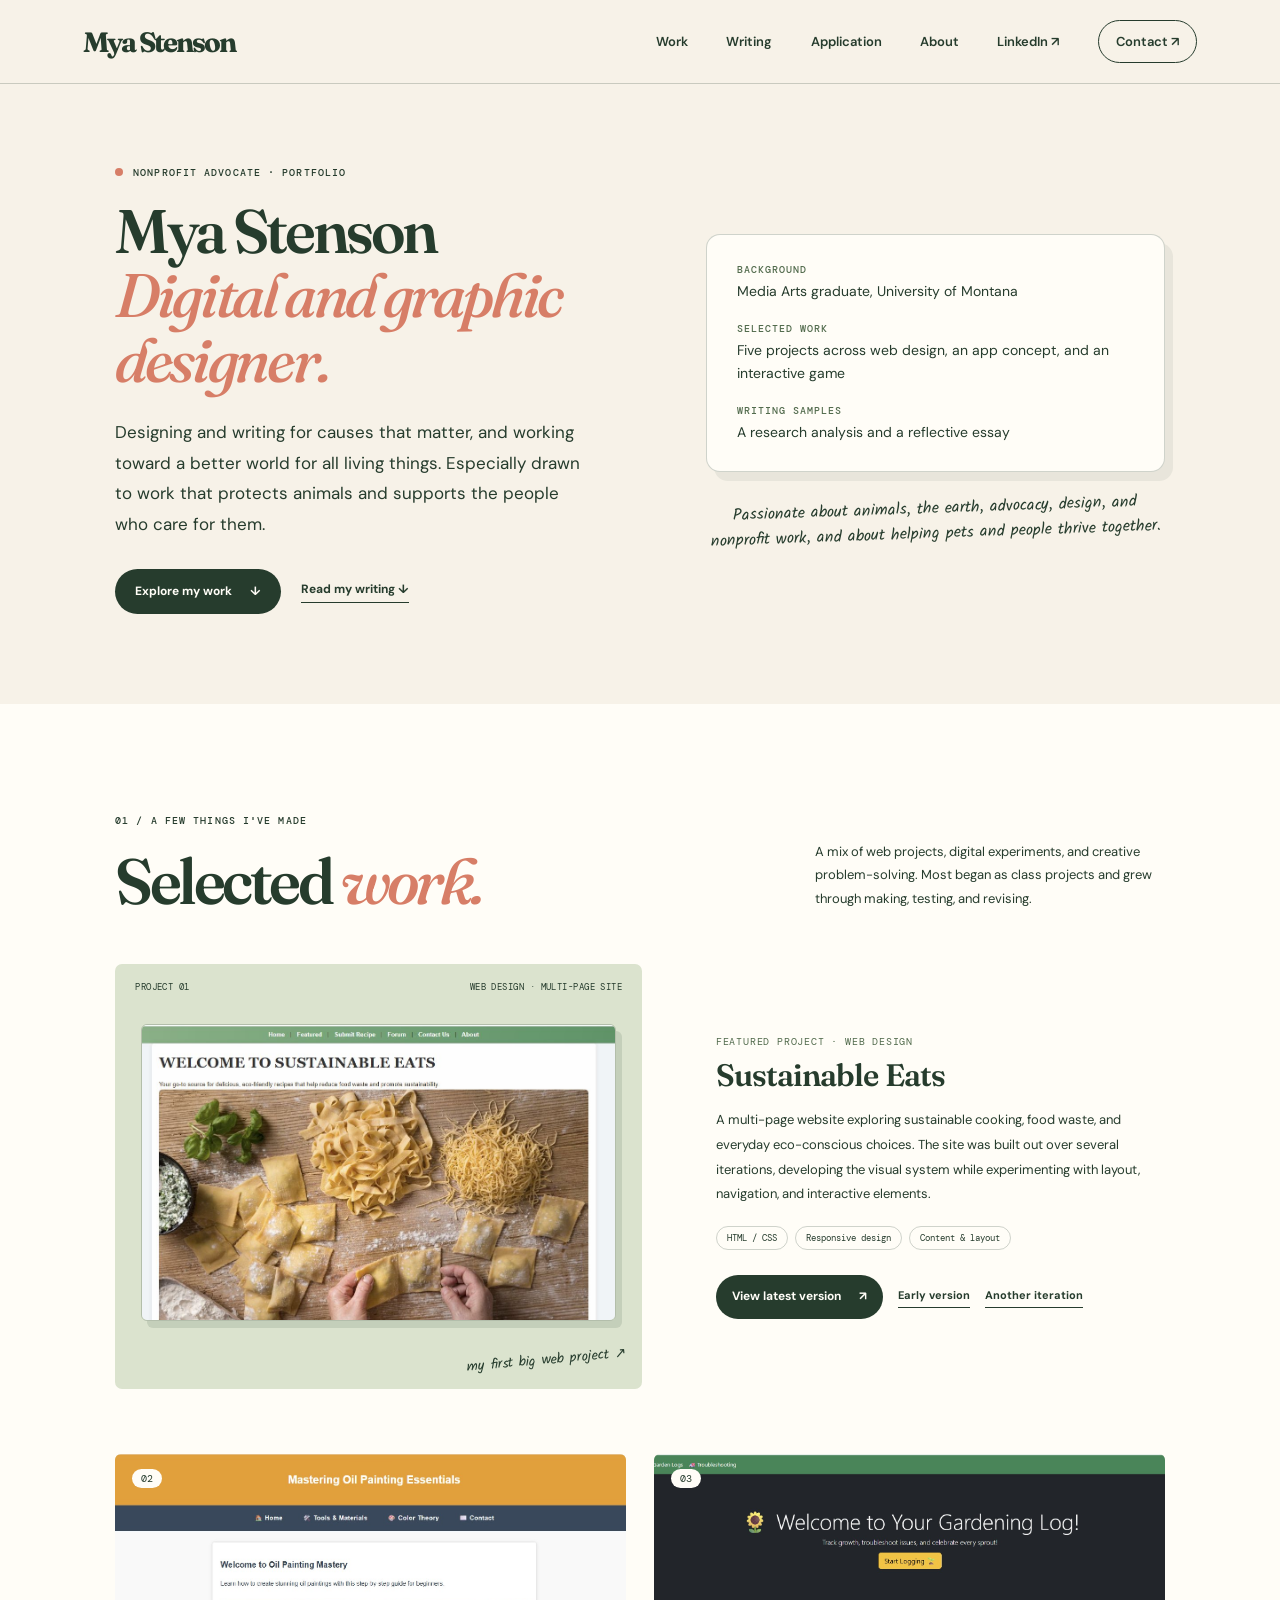
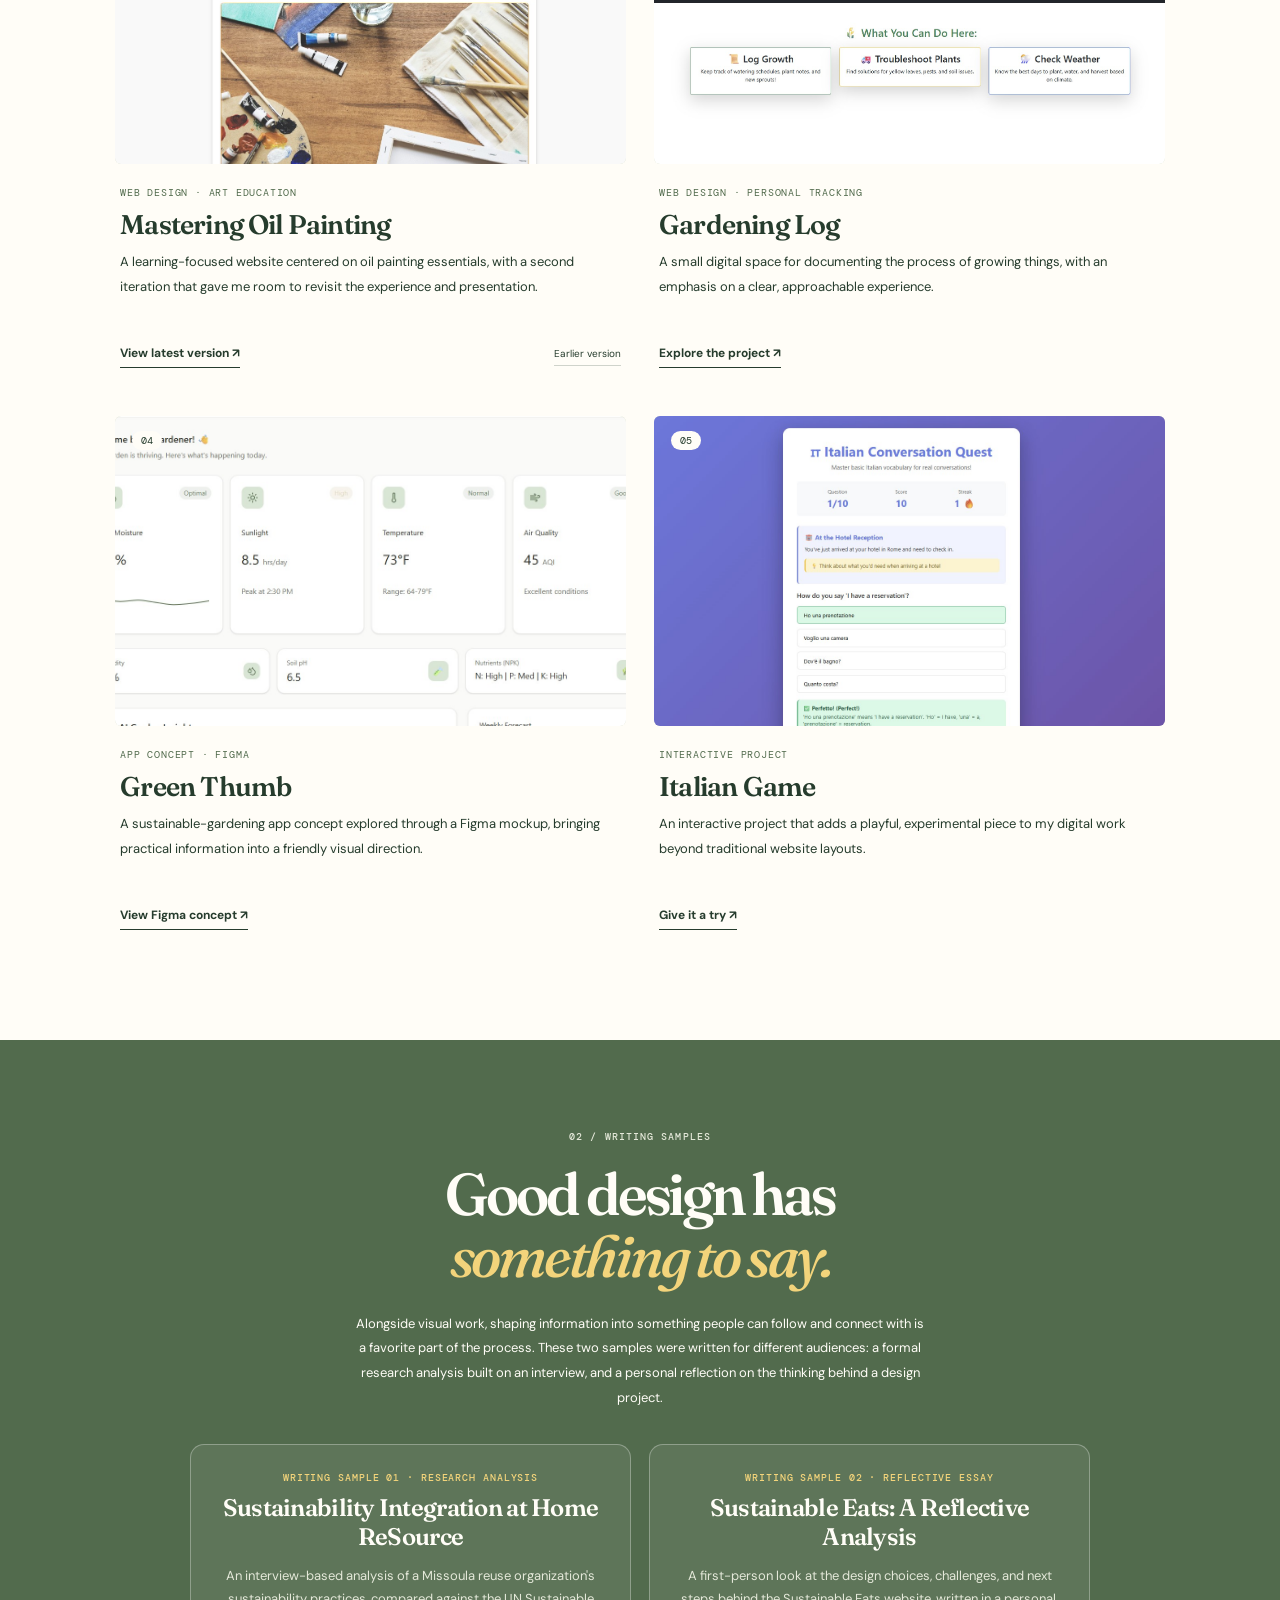
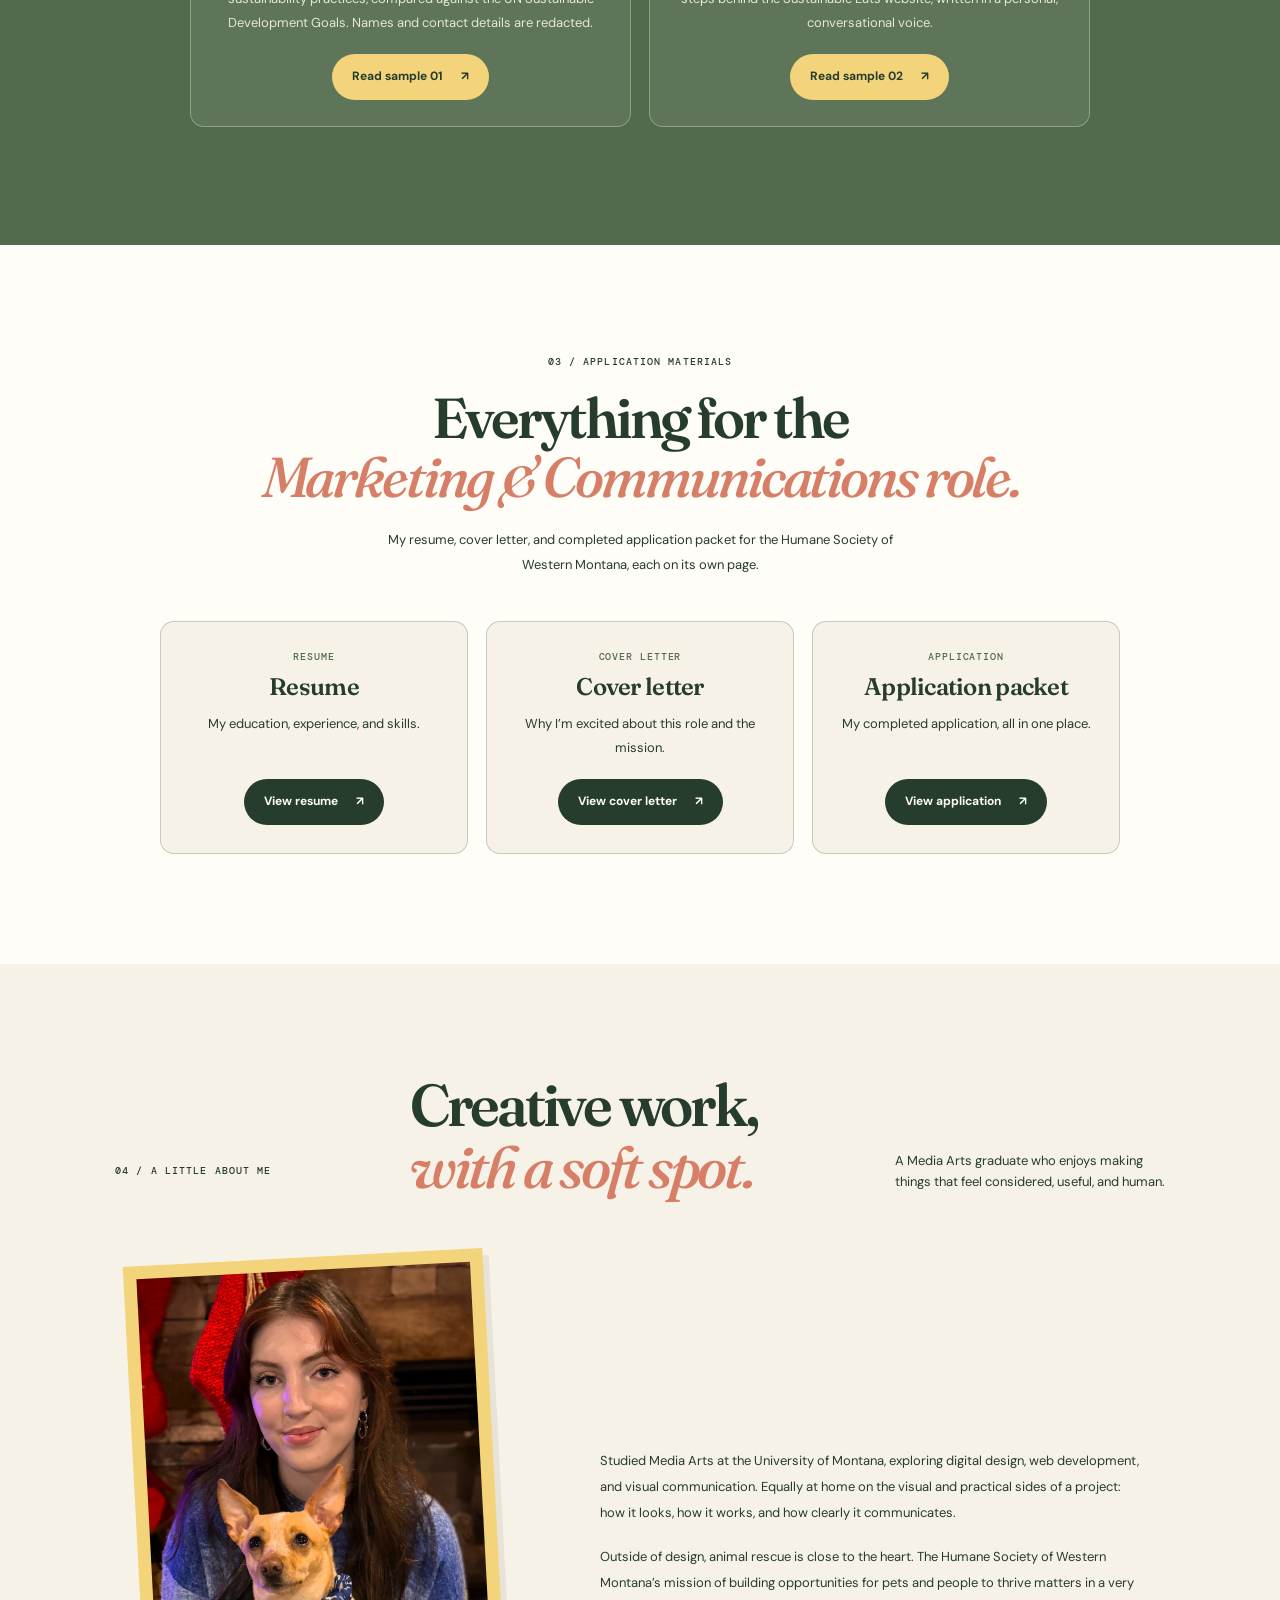
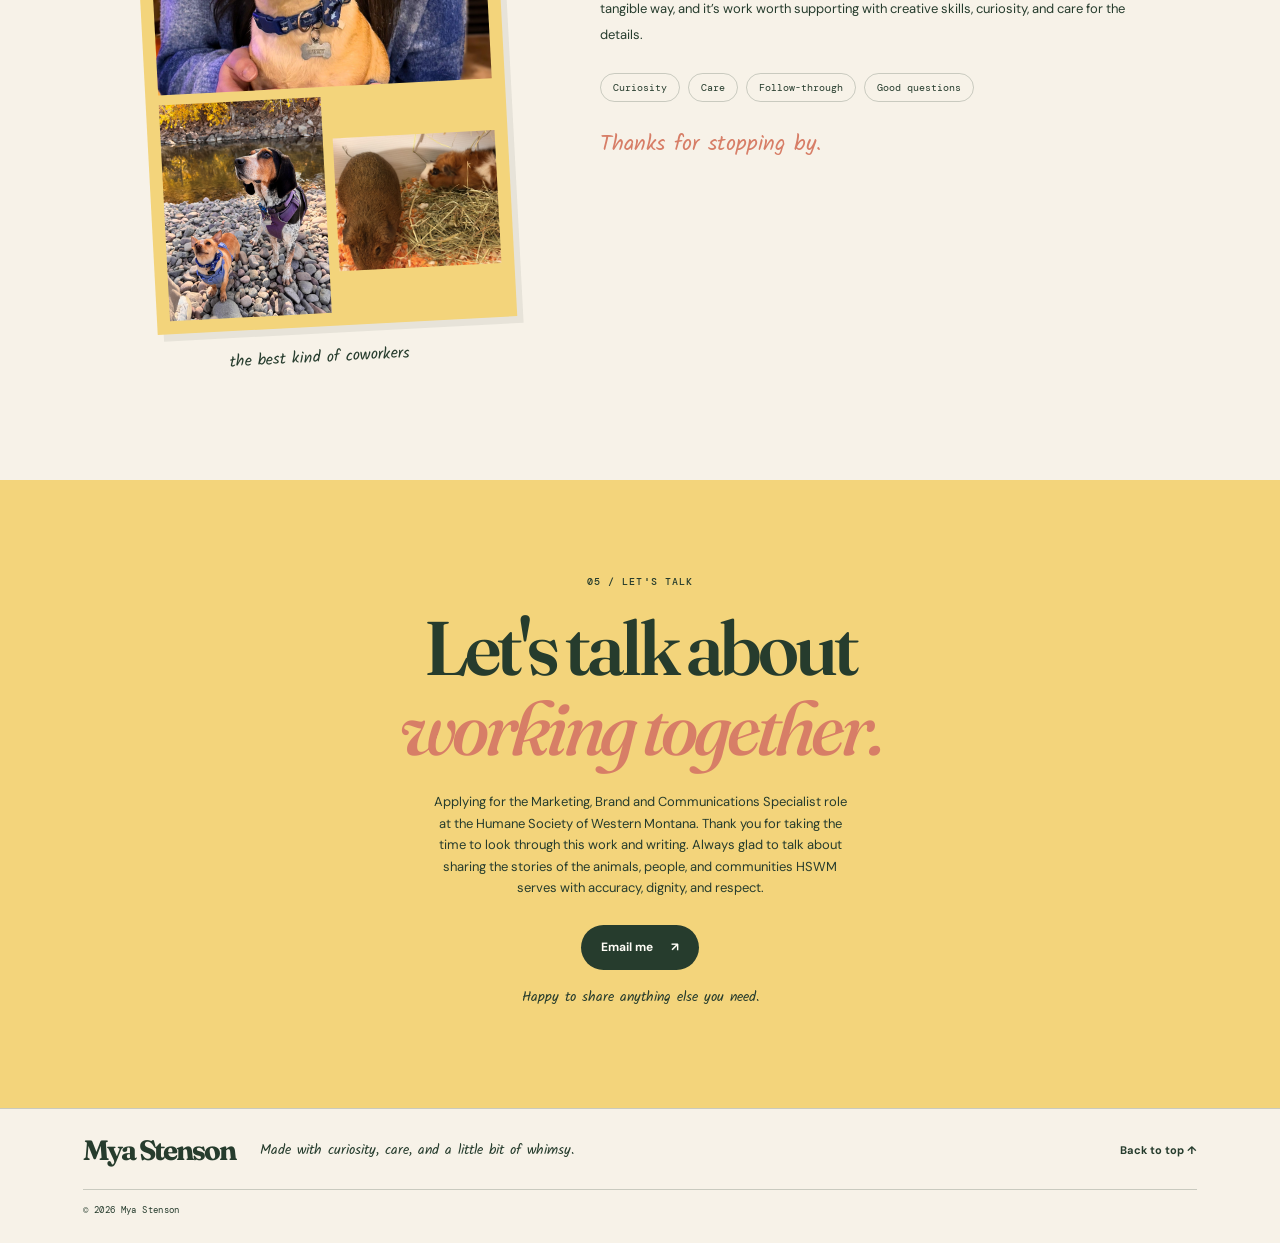
==== index.html @ a257d146 "Update index.html" ====
<!doctype html>
<html lang="en">
<head>
  <meta charset="utf-8">
  <meta name="viewport" content="width=device-width, initial-scale=1">
  <meta name="theme-color" content="#f7f2e8">
  <meta name="description" content="Mya Stenson is a digital and graphic designer and nonprofit advocate working toward a better world for all living things. Portfolio, projects, and writing samples.">
  <title>Mya Stenson — Digital and Graphic Designer</title>
  <link rel="preconnect" href="https://fonts.googleapis.com">
  <link rel="preconnect" href="https://fonts.gstatic.com" crossorigin>
  <link href="https://fonts.googleapis.com/css2?family=DM+Mono:wght@400;500&family=DM+Sans:wght@400;500;600;700&family=Fraunces:opsz,wght@9..144,500;9..144,600;9..144,700&display=swap" rel="stylesheet">
  <link rel="stylesheet" href="style.css">
  <script src="script.js" defer></script>
</head>
<body>
  <a class="skip-link" href="#main">Skip to content</a>
  <div class="page-shell">
    <header class="site-header">
      <a class="wordmark" href="#top" aria-label="Mya Stenson, home">Mya Stenson</a>
      <button class="menu-toggle" aria-expanded="false" aria-controls="site-nav">Menu <span aria-hidden="true">＋</span></button>
      <nav id="site-nav" class="site-nav" aria-label="Main navigation">
        <a href="#work">Work</a>
        <a href="#writing">Writing</a>
        <a href="#materials">Application</a>
        <a href="#about">About</a>
        <a href="https://www.linkedin.com/in/mya-stenson-64b05a368" target="_blank" rel="noopener noreferrer">LinkedIn <span aria-hidden="true">&#8599;</span></a>
        <a class="nav-contact" href="#contact">Contact <span aria-hidden="true">↗</span></a>
      </nav>
    </header>

    <main id="main">
      <section class="hero" id="top">
        <div class="hero-copy">
          <p class="eyebrow"><span class="eyebrow-dot"></span> Nonprofit advocate · Portfolio</p>
          <h1>Mya Stenson<br><em>Digital and graphic designer.</em></h1>
          <p class="hero-intro">Designing and writing for causes that matter, and working toward a better world for all living things. Especially drawn to work that protects animals and supports the people who care for them.</p>
          <div class="hero-actions">
            <a class="button button-dark" href="#work">Explore my work <span aria-hidden="true">↓</span></a>
            <a class="text-link" href="#writing">Read my writing <span aria-hidden="true">↓</span></a>
          </div>
        </div>
        <aside class="hero-art hero-glance" aria-label="At a glance">
          <div class="glance-card">
            <dl>
              <div><dt>Background</dt><dd>Media Arts graduate, University of Montana</dd></div>
              <div><dt>Selected work</dt><dd>Five projects across web design, an app concept, and an interactive game</dd></div>
              <div><dt>Writing samples</dt><dd>A research analysis and a reflective essay</dd></div>
            </dl>
          </div>
          <p class="art-caption">Passionate about animals, the earth, advocacy, design, and nonprofit work, and about helping pets and people thrive together.</p>
        </aside>
      </section>

      <section class="work-section section-pad" id="work">
        <div class="section-heading">
          <div>
            <p class="eyebrow">01 / A few things I've made</p>
            <h2>Selected <em>work.</em></h2>
          </div>
          <p class="section-aside">A mix of web projects, digital experiments, and creative problem-solving. Most began as class projects and grew through making, testing, and revising.</p>
        </div>

        <article class="featured-project">
          <div class="project-visual sustainable-visual">
            <div class="visual-topline"><span>PROJECT 01</span><span>WEB DESIGN · MULTI-PAGE SITE</span></div>
            <a class="project-shot-link" href="https://mya-papaya.github.io/MART341-WebDesign/WebDesignHomework/Assignment13/index.html" target="_blank" rel="noreferrer" aria-label="View the latest Sustainable Eats site">
              <img class="project-shot" src="images/project-sustainable-eats.jpg" alt="Screenshot of the Sustainable Eats homepage" loading="lazy" width="1440" height="900">
            </a>
            <span class="visual-note">my first big web project ↗</span>
          </div>
          <div class="featured-copy">
            <p class="project-kicker">Featured project · Web design</p>
            <h3>Sustainable Eats</h3>
            <p>A multi-page website exploring sustainable cooking, food waste, and everyday eco-conscious choices. The site was built out over several iterations, developing the visual system while experimenting with layout, navigation, and interactive elements.</p>
            <ul class="tag-list"><li>HTML / CSS</li><li>Responsive design</li><li>Content &amp; layout</li></ul>
            <div class="project-links">
              <a class="button button-dark" href="https://mya-papaya.github.io/MART341-WebDesign/WebDesignHomework/Assignment13/index.html" target="_blank" rel="noreferrer">View latest version <span aria-hidden="true">↗</span></a>
              <a class="text-link" href="https://mya-papaya.github.io/MART341-WebDesign/WebDesignHomework/Assignment10/index.html" target="_blank" rel="noreferrer">Early version</a>
              <a class="text-link" href="https://mya-papaya.github.io/MART341-WebDesign/WebDesignHomework/Assignment11/index.html" target="_blank" rel="noreferrer">Another iteration</a>
            </div>
          </div>
        </article>

        <div class="project-grid">
          <article class="project-card card-art-paint">
            <a class="project-art" href="https://mya-papaya.github.io/MART341-WebDesign/WebDesignHomework/Assignment12/index.html" target="_blank" rel="noreferrer" aria-label="View Mastering Oil Painting website">
              <span class="card-number">02</span><img class="project-shot" src="images/project-oil-painting.jpg" alt="Screenshot of the Mastering Oil Painting homepage" loading="lazy" width="1440" height="900">
            </a>
            <div class="card-copy"><p class="project-kicker">Web design · Art education</p><h3>Mastering Oil Painting</h3><p>A learning-focused website centered on oil painting essentials, with a second iteration that gave me room to revisit the experience and presentation.</p><div class="card-bottom"><a class="text-link" href="https://mya-papaya.github.io/MART341-WebDesign/WebDesignHomework/Assignment12/index.html" target="_blank" rel="noreferrer">View latest version ↗</a><a class="small-link" href="https://mya-papaya.github.io/MART341-WebDesign/WebDesignHomework/Assignment9/index.html" target="_blank" rel="noreferrer">Earlier version</a></div></div>
          </article>

          <article class="project-card card-art-garden">
            <a class="project-art" href="https://mya-papaya.github.io/MART341-WebDesign/WebDesignHomework/Assignment14/index.html" target="_blank" rel="noreferrer" aria-label="View Gardening Log website">
              <span class="card-number">03</span><img class="project-shot" src="images/project-gardening-log.jpg" alt="Screenshot of the Gardening Log homepage" loading="lazy" width="1440" height="900">
            </a>
            <div class="card-copy"><p class="project-kicker">Web design · Personal tracking</p><h3>Gardening Log</h3><p>A small digital space for documenting the process of growing things, with an emphasis on a clear, approachable experience.</p><div class="card-bottom"><a class="text-link" href="https://mya-papaya.github.io/MART341-WebDesign/WebDesignHomework/Assignment14/index.html" target="_blank" rel="noreferrer">Explore the project ↗</a></div></div>
          </article>

          <article class="project-card card-art-app">
            <a class="project-art" href="https://www.figma.com/make/9D0hi46dOVbBiCHYetadUx/Sustainable-Gardening-App-Design?p=f" target="_blank" rel="noreferrer" aria-label="View Green Thumb Figma mockup">
              <span class="card-number">04</span><img class="project-shot" src="images/project-green-thumb.jpg" alt="Screenshot of the Green Thumb app concept in Figma" loading="lazy" width="1440" height="900">
            </a>
            <div class="card-copy"><p class="project-kicker">App concept · Figma</p><h3>Green Thumb</h3><p>A sustainable-gardening app concept explored through a Figma mockup, bringing practical information into a friendly visual direction.</p><div class="card-bottom"><a class="text-link" href="https://www.figma.com/make/9D0hi46dOVbBiCHYetadUx/Sustainable-Gardening-App-Design?p=f" target="_blank" rel="noreferrer">View Figma concept ↗</a></div></div>
          </article>

          <article class="project-card card-art-game">
            <a class="project-art" href="https://mya-papaya.github.io/MART391/game.html" target="_blank" rel="noreferrer" aria-label="Play Italian Game">
              <span class="card-number">05</span><img class="project-shot" src="images/project-italian-game.jpg" alt="Screenshot of the Italian Conversation Quest game" loading="lazy" width="1440" height="900">
            </a>
            <div class="card-copy"><p class="project-kicker">Interactive project</p><h3>Italian Game</h3><p>An interactive project that adds a playful, experimental piece to my digital work beyond traditional website layouts.</p><div class="card-bottom"><a class="text-link" href="https://mya-papaya.github.io/MART391/game.html" target="_blank" rel="noreferrer">Give it a try ↗</a></div></div>
          </article>
        </div>
      </section>

      <section class="writing-section section-pad" id="writing">
        <div class="writing-copy">
          <p class="eyebrow">02 / Writing samples</p>
          <h2>Good design has<br><em>something to say.</em></h2>
          <p>Alongside visual work, shaping information into something people can follow and connect with is a favorite part of the process. These two samples were written for different audiences: a formal research analysis built on an interview, and a personal reflection on the thinking behind a design project.</p>
          <ul class="sample-list">
            <li class="sample-card">
              <span class="sample-kicker">Writing sample 01 · Research analysis</span>
              <h3>Sustainability Integration at Home ReSource</h3>
              <p>An interview-based analysis of a Missoula reuse organization's sustainability practices, compared against the UN Sustainable Development Goals. Names and contact details are redacted.</p>
              <a class="button button-light" href="assets/writing-sample-01-home-resource.pdf" target="_blank" rel="noreferrer">Read sample 01 <span aria-hidden="true">↗</span></a>
            </li>
            <li class="sample-card">
              <span class="sample-kicker">Writing sample 02 · Reflective essay</span>
              <h3>Sustainable Eats: A Reflective Analysis</h3>
              <p>A first-person look at the design choices, challenges, and next steps behind the Sustainable Eats website, written in a personal, conversational voice.</p>
              <a class="button button-light" href="assets/writing-sample-02-sustainable-eats.pdf" target="_blank" rel="noreferrer">Read sample 02 <span aria-hidden="true">↗</span></a>
            </li>
          </ul>
        </div>
      </section>

      <section class="materials-section section-pad" id="materials">
        <p class="eyebrow">03 / Application materials</p>
        <h2>Everything for the<br><em>Marketing &amp; Communications role.</em></h2>
        <p class="materials-intro">My resume, cover letter, and completed application packet for the Humane Society of Western Montana, each on its own page.</p>
        <ul class="materials-list">
          <li class="material-card">
            <span class="material-kicker">Resume</span>
            <h3>Resume</h3>
            <p>My education, experience, and skills.</p>
            <a class="button button-dark" href="resume.html">View resume <span aria-hidden="true">&#8599;</span></a>
          </li>
          <li class="material-card">
            <span class="material-kicker">Cover letter</span>
            <h3>Cover letter</h3>
            <p>Why I&rsquo;m excited about this role and the mission.</p>
            <a class="button button-dark" href="cover-letter.html">View cover letter <span aria-hidden="true">&#8599;</span></a>
          </li>
          <li class="material-card">
            <span class="material-kicker">Application</span>
            <h3>Application packet</h3>
            <p>My completed application, all in one place.</p>
            <a class="button button-dark" href="application.html">View application <span aria-hidden="true">&#8599;</span></a>
          </li>
        </ul>
      </section>

      <section class="about-section section-pad" id="about">
        <div class="about-heading">
          <p class="eyebrow">04 / A little about me</p>
          <h2>Creative work,<br><em>with a soft spot.</em></h2>
          <p>A Media Arts graduate who enjoys making things that feel considered, useful, and human.</p>
        </div>
        <div class="about-content">
          <div class="about-photo-wrap">
            <div class="photo-frame">
              <!-- FIXED: photo is visible by default (no hidden attribute, no JS needed, no placeholder text).
                   Make sure images/my-dogs.jpg is committed to the repo with exactly this name/case. -->
              <img id="me-photo" src="images/me-pic.jpg" alt="Mya Stenson" loading="lazy">
              <img id="dogs-photo" src="images/my-dogs.jpg" alt="Mya's dogs" loading="lazy">
              <!-- Rename your file to images/guinea-pigs.jpg (no space) before committing -->
              <img id="guinea-photo" src="images/guinea-pigs.jpg" alt="Mya's guinea pigs" loading="lazy">
            </div>
            <span class="photo-caption">the best kind of coworkers</span>
            
          </div>
          <div class="about-text">
            <p>Studied Media Arts at the University of Montana, exploring digital design, web development, and visual communication. Equally at home on the visual and practical sides of a project: how it looks, how it works, and how clearly it communicates.</p>
            <p>Outside of design, animal rescue is close to the heart. The Humane Society of Western Montana&rsquo;s mission of building opportunities for pets and people to thrive matters in a very tangible way, and it&rsquo;s work worth supporting with creative skills, curiosity, and care for the details.</p>
            <div class="about-values"><span>Curiosity</span><span>Care</span><span>Follow-through</span><span>Good questions</span></div>
            <p class="handwritten">Thanks for stopping by.</p>
          </div>
        </div>
      </section>

      <section class="contact-section section-pad" id="contact">
        
        <p class="eyebrow">05 / Let's talk</p>
        <h2>Let's talk about<br><em>working together.</em></h2>
        <p>Applying for the Marketing, Brand and Communications Specialist role at the Humane Society of Western Montana. Thank you for taking the time to look through this work and writing. Always glad to talk about sharing the stories of the animals, people, and communities HSWM serves with accuracy, dignity, and respect.</p>
        <a class="button button-dark" href="mailto:STENSONM25@GMAIL.COM">Email me <span aria-hidden="true">↗</span></a>
        <span class="contact-footnote">Happy to share anything else you need.</span>
      </section>
    </main>

    <footer class="site-footer">
      <a class="wordmark" href="#top">Mya Stenson</a>
      <p>Made with curiosity, care, and a little bit of whimsy.</p>
      <a href="#top" class="back-top">Back to top ↑</a>
      <!-- FIXED: year has a default value so it shows even if script.js fails -->
      <small>© <span id="year">2026</span> Mya Stenson</small>
    </footer>
  </div>
</body>
</html>
---- style.css ----
/* Mya Stenson portfolio styles */
@import url('https://fonts.googleapis.com/css2?family=Kalam:wght@400;700&display=swap');
:root {
  --paper:#f7f2e8;
  --paper-deep:#eee5d4;
  --ink:#263c2d;
  --green:#526b4d;
  --sage:#d8e0c9;
  --sage-deep:#a4b794;
  --coral:#d77e67;
  --yellow:#f3d47b;
  --lavender:#d8cce2;
  --white:#fffdf7;
  --line:rgba(38,60,45,.22);
  --serif:'Fraunces',Georgia,serif;
  --sans:'DM Sans',Arial,sans-serif;
  --mono:'DM Mono',monospace;
  --hand:'Kalam',cursive;
}
* {
  box-sizing:border-box;
}
html {
  scroll-behavior:smooth;
  scroll-padding-top:95px;
}
body {
  margin:0;
  background:var(--paper);
  color:var(--ink);
  font-family:var(--sans);
  font-size:16px;
  line-height:1.65;
}
a {
  color:inherit;
  text-decoration:none;
}
a:focus-visible,
button:focus-visible {
  outline:3px dashed var(--coral);
  outline-offset:4px;
}
.page-shell {
  max-width:1600px;
  margin:auto;
  overflow-x:clip;
}
.skip-link {
  position:absolute;
  left:-9999px;
  top:10px;
  background:var(--ink);
  color:white;
  padding:10px 16px;
  z-index:100;
}
.skip-link:focus {
  left:10px;
}
.site-header {
  height:84px;
  padding:0 6.5%;
  display:flex;
  align-items:center;
  justify-content:space-between;
  border-bottom:1px solid var(--line);
  background:var(--paper);
  position:sticky;
  top:0;
  z-index:10;
}
.wordmark {
  font-family:var(--serif);
  font-size:28px;
  font-weight:700;
  letter-spacing:-2px;
  line-height:1;
}
.site-nav {
  display:flex;
  align-items:center;
  gap:clamp(20px,3vw,46px);
  font-size:13px;
  font-weight:600;
}
.site-nav a:not(.nav-contact) {
  position:relative;
}
.site-nav a:not(.nav-contact):after {
  content:"";
  height:2px;
  position:absolute;
  bottom:-5px;
  left:0;
  width:0;
  background:var(--coral);
  transition:width .2s;
}
.site-nav a:hover:after {
  width:100%;
}
.nav-contact {
  border:1px solid var(--ink);
  border-radius:30px;
  padding:10px 17px;
}
.nav-contact:hover {
  background:var(--yellow);
}
.menu-toggle {
  display:none;
}
.hero {
  min-height:620px;
  padding:70px 9% 78px;
  display:grid;
  grid-template-columns:1.08fr .92fr;
  gap:5%;
  align-items:center;
  position:relative;
}
.hero-copy {
  max-width:650px;
  position:relative;
  z-index:2;
}
.eyebrow {
  font:500 10px var(--mono);
  letter-spacing:.11em;
  text-transform:uppercase;
  margin:0 0 20px;
  display:flex;
  align-items:center;
  gap:10px;
}
.eyebrow-dot {
  width:8px;
  height:8px;
  border-radius:50%;
  background:var(--coral);
  display:inline-block;
}
.hero h1,
.section-heading h2,
.writing-copy h2,
.about-heading h2,
.contact-section h2 {
  font:600 clamp(42px,5.3vw,76px)/1.05 var(--serif);
  letter-spacing:-.055em;
  margin:0;
}
.hero h1 em,
.section-heading h2 em,
.writing-copy h2 em,
.about-heading h2 em,
.contact-section h2 em {
  font-weight:500;
  color:var(--coral);
}
.hero-intro {
  font-size:17px;
  line-height:1.8;
  max-width:475px;
  margin:25px 0 29px;
}
.hero-actions,
.project-links,
.writing-actions {
  display:flex;
  align-items:center;
  gap:20px;
  flex-wrap:wrap;
}
.button {
  display:inline-flex;
  gap:18px;
  align-items:center;
  justify-content:center;
  border-radius:40px;
  padding:13px 20px;
  font-size:12px;
  font-weight:700;
  transition:transform .2s,box-shadow .2s;
}
.button:hover {
  transform:translateY(-3px);
  box-shadow:4px 5px 0 rgba(38,60,45,.15);
}
.button-dark {
  background:var(--ink);
  color:var(--white);
}
.button-light {
  background:var(--yellow);
  color:var(--ink);
}
.text-link {
  font-size:12px;
  font-weight:700;
  border-bottom:1px solid currentColor;
  padding-bottom:3px;
}
.text-link:hover {
  color:var(--coral);
}
.hero-note {
  margin-top:42px;
  display:flex;
  gap:11px;
  align-items:center;
  font:16px var(--hand);
  transform:rotate(-2deg);
}
.hero-art {
  max-width:470px;
  justify-self:end;
  width:100%;
  position:relative;
}
.art-caption {
  font:16px var(--hand);
  text-align:center;
  margin:24px 0 0;
  transform:rotate(-2deg);
}
.intro-strip {
  display:flex;
  align-items:center;
  justify-content:center;
  gap:clamp(13px,3vw,40px);
  padding:22px 4%;
  background:var(--yellow);
  font:12px var(--mono);
  letter-spacing:.04em;
  flex-wrap:wrap;
}
.intro-strip i {
  font-style:normal;
  font-size:17px;
  color:var(--coral);
}
.section-pad {
  padding:110px 9%;
}
.work-section {
  background:var(--white);
}
.section-heading {
  display:flex;
  justify-content:space-between;
  gap:50px;
  align-items:end;
  margin-bottom:50px;
}
.section-heading h2 {
  font-size:clamp(44px,5vw,64px);
}
.section-aside {
  max-width:350px;
  font-size:13px;
  line-height:1.8;
  margin:0 0 4px;
}
.featured-project {
  display:grid;
  grid-template-columns:1.08fr .92fr;
  gap:7%;
  align-items:center;
  margin-bottom:65px;
}
.project-visual {
  min-height:425px;
  padding:48px 26px 56px;
  position:relative;
  display:flex;
  align-items:center;
  justify-content:center;
  overflow:hidden;
  background:#dbe3ce;
  border-radius:7px;
}
.visual-topline {
  position:absolute;
  left:20px;
  right:20px;
  top:17px;
  display:flex;
  justify-content:space-between;
  font:9px var(--mono);
  letter-spacing:.05em;
}
.visual-note {
  position:absolute;
  right:15px;
  bottom:18px;
  font:14px var(--hand);
  transform:rotate(-5deg);
}
.project-kicker {
  font:10px var(--mono);
  letter-spacing:.08em;
  text-transform:uppercase;
  color:var(--green);
  margin:0 0 10px;
}
.featured-copy h3,
.card-copy h3 {
  font:600 31px/1.15 var(--serif);
  letter-spacing:-.03em;
  margin:0 0 15px;
}
.featured-copy>p:not(.project-kicker),
.card-copy>p:not(.project-kicker) {
  font-size:13px;
  line-height:1.9;
  margin:0 0 19px;
}
.tag-list {
  list-style:none;
  padding:0;
  margin:0 0 25px;
  display:flex;
  flex-wrap:wrap;
  gap:7px;
}
.tag-list li {
  border:1px solid var(--line);
  border-radius:20px;
  padding:5px 10px;
  font:9px var(--mono);
}
.project-links {
  gap:15px;
}
.project-links .button {
  padding:12px 16px;
}
.project-links .text-link {
  font-size:11px;
}
.project-grid {
  display:grid;
  grid-template-columns:repeat(2,minmax(0,1fr));
  gap:48px 28px;
}
.project-card {
  min-width:0;
}
.project-art {
  display:block;
  height:310px;
  position:relative;
  overflow:hidden;
  border-radius:6px;
  background:var(--sage);
  transition:transform .25s;
}
.project-art:hover {
  transform:rotate(-.5deg) translateY(-4px);
}
.card-number {
  position:absolute;
  left:17px;
  top:15px;
  font:10px var(--mono);
  z-index:3;
  background:var(--white);
  padding:3px 9px;
  border-radius:20px;
}
.card-copy {
  padding:22px 5px 0;
}
.card-copy h3 {
  font-size:27px;
  margin-bottom:10px;
}
.card-copy>p:not(.project-kicker) {
  min-height:75px;
}
.card-bottom {
  display:flex;
  justify-content:space-between;
  gap:15px;
  align-items:center;
  flex-wrap:wrap;
  margin-top:17px;
}
.small-link {
  font-size:10px;
  border-bottom:1px solid var(--line);
  padding-bottom:3px;
}
.portfolio-note {
  display:flex;
  gap:18px;
  align-items:center;
  background:var(--paper);
  padding:22px 27px;
  margin-top:70px;
  border-radius:5px;
}
.portfolio-note p {
  font-size:12px;
  line-height:1.8;
  margin:0;
}
.portfolio-note strong {
  font-family:var(--serif);
  font-size:17px;
}
.writing-section {
  background:var(--green);
  color:var(--white);
  text-align:center;
  position:relative;
  overflow:hidden;
}
.writing-section .eyebrow {
  color:#e4e8d9;
  justify-content:center;
}
.writing-copy h2 {
  font-size:clamp(42px,4.6vw,62px);
}
.writing-copy h2 em {
  color:var(--yellow);
}
.writing-copy>p:not(.eyebrow) {
  font-size:13px;
  line-height:1.9;
  max-width:570px;
  margin:25px auto;
}
.writing-actions {
  gap:20px;
  justify-content:center;
}
.text-link-light {
  color:var(--white);
}
.about-section {
  background:var(--paper);
}
.about-heading {
  display:flex;
  align-items:end;
  justify-content:space-between;
  gap:30px;
  margin-bottom:60px;
}
.about-heading h2 {
  font-size:clamp(42px,4.6vw,62px);
}
.about-heading>p:last-child {
  max-width:270px;
  font-size:13px;
  margin:0 0 5px;
}
.about-content {
  display:grid;
  grid-template-columns:.8fr 1.2fr;
  gap:10%;
  align-items:center;
  max-width:1000px;
  margin:auto;
}
.about-photo-wrap {
  position:relative;
  max-width:440px;
  width:100%;
  margin:auto;
}
.photo-frame {
  display:grid;
  grid-template-columns:1fr 1fr;
  align-items:center;
  gap:10px;
  padding:13px;
  background:var(--yellow);
  transform:rotate(-3deg);
  box-shadow:6px 7px 0 rgba(38,60,45,.08);
}
.photo-frame img {
  display:block;
  width:100%;
  height:auto;
  background:var(--sage);
}
.photo-frame img:first-child {
  grid-column:1 / -1;
}
.photo-caption {
  display:block;
  text-align:center;
  font:16px var(--hand);
  margin-top:18px;
  transform:rotate(-3deg);
}
.about-text>p {
  font-size:13px;
  line-height:2;
  margin:0 0 18px;
}
.about-values {
  display:flex;
  flex-wrap:wrap;
  gap:8px;
  margin:25px 0;
}
.about-values span {
  border:1px solid var(--line);
  border-radius:20px;
  padding:7px 12px;
  font:10px var(--mono);
}
.handwritten {
  font:22px var(--hand)!important;
  color:var(--coral);
}
.contact-section {
  background:var(--yellow);
  text-align:center;
  position:relative;
  padding-top:95px;
  padding-bottom:100px;
}
.contact-section .eyebrow {
  justify-content:center;
}
.contact-section h2 {
  font-size:clamp(47px,6vw,76px);
}
.contact-section h2 em {
  color:var(--coral);
}
.contact-section>p:not(.eyebrow) {
  max-width:420px;
  margin:24px auto 26px;
  font-size:13px;
}
.contact-footnote {
  display:block;
  font:14px var(--hand);
  margin-top:16px;
}
.site-footer {
  display:grid;
  grid-template-columns:auto 1fr auto;
  align-items:center;
  gap:25px;
  padding:27px 6.5%;
  border-top:1px solid var(--line);
}
.site-footer p {
  font:14px var(--hand);
  margin:0;
}
.back-top {
  font-size:11px;
  font-weight:700;
}
.site-footer small {
  grid-column:1/-1;
  border-top:1px solid var(--line);
  padding-top:14px;
  font:9px var(--mono);
  letter-spacing:.04em;
}
.reveal {
  opacity:0;
  transform:translateY(16px);
  transition:opacity .6s ease,transform .6s ease;
}
.reveal.is-visible {
  opacity:1;
  transform:translateY(0);
}

/* ===== New: hero "at a glance" card ===== */
.hero h1{font-size:clamp(40px,4.8vw,66px)}
.hero-glance .glance-card{padding:28px 30px;background:var(--white);border:1px solid var(--line);border-radius:14px;box-shadow:8px 9px 0 rgba(38,60,45,.07)}
.glance-card dl{margin:0;display:grid;gap:20px}
.glance-card dt{font:500 10px var(--mono);letter-spacing:.1em;text-transform:uppercase;color:var(--green);margin-bottom:4px}
.glance-card dd{margin:0;font-size:14px;line-height:1.6}

/* ===== New: project screenshots ===== */
.project-shot-link{display:block;width:100%}
.project-shot{display:block;width:100%;height:auto;aspect-ratio:16/10;object-fit:cover;object-position:top center}
.project-shot-link .project-shot{border-radius:6px;border:1px solid var(--line);box-shadow:6px 7px 0 rgba(38,60,45,.12)}
.project-art .project-shot{position:absolute;inset:0;height:100%}

/* ===== New: writing samples ===== */
.sample-list{list-style:none;margin:34px auto 28px;padding:0;max-width:900px;display:grid;grid-template-columns:repeat(2,minmax(0,1fr));gap:18px}
.sample-card{display:flex;flex-direction:column;align-items:center;text-align:center;padding:26px 24px;border:1px solid rgba(255,255,255,.3);border-radius:14px;background:rgba(255,255,255,.07)}
.sample-kicker{font:500 10px var(--mono);letter-spacing:.09em;text-transform:uppercase;color:var(--yellow);margin-bottom:10px}
.sample-card h3{font:600 24px/1.2 var(--serif);letter-spacing:-.03em;margin:0 0 12px}
.sample-card p{font-size:13px;line-height:1.8;margin:0 0 20px;color:#e4e8d9}
.sample-card .button{margin-top:auto}
.writing-section.section-pad{padding-top:90px;padding-bottom:90px}
/* ===== New: application materials (index section + document pages) ===== */
.materials-section {
  background:var(--white);
  text-align:center;
}
.materials-section .eyebrow { justify-content:center; }
.materials-section h2 {
  font:600 clamp(40px,4.4vw,60px)/1.05 var(--serif);
  letter-spacing:-.055em;
  margin:0;
}
.materials-section h2 em { font-weight:500; color:var(--coral); }
.materials-intro { font-size:13px; line-height:1.9; max-width:520px; margin:22px auto 0; }
.materials-list {
  list-style:none; margin:44px auto 0; padding:0; max-width:960px;
  display:grid; grid-template-columns:repeat(3,minmax(0,1fr)); gap:18px;
}
.material-card {
  display:flex; flex-direction:column; align-items:center;
  padding:28px 22px; border:1px solid var(--line); border-radius:14px; background:var(--paper);
}
.material-kicker { font:500 10px var(--mono); letter-spacing:.09em; text-transform:uppercase; color:var(--green); margin-bottom:10px; }
.material-card h3 { font:600 24px/1.2 var(--serif); letter-spacing:-.03em; margin:0 0 10px; }
.material-card p { font-size:13px; line-height:1.8; margin:0 0 20px; }
.material-card .button { margin-top:auto; }
.doc-page { background:var(--white); min-height:70vh; }
.doc-page h1 { font:600 clamp(40px,5vw,64px)/1.05 var(--serif); letter-spacing:-.05em; margin:0; }
.doc-intro { font-size:14px; line-height:1.8; max-width:560px; margin:18px 0 24px; }
.doc-actions { display:flex; gap:20px; align-items:center; flex-wrap:wrap; margin-bottom:34px; }
.doc-viewer { border:1px solid var(--line); border-radius:10px; overflow:hidden; background:var(--paper); box-shadow:8px 9px 0 rgba(38,60,45,.07); }
.doc-viewer object { display:block; width:100%; height:min(85vh,1100px); }
.doc-fallback { padding:40px 24px; text-align:center; font-size:14px; }
.doc-mobile-note { display:none; font-size:13px; line-height:1.8; margin:0; }
.site-nav a[aria-current="page"] { color:var(--coral); }
@media(max-width:850px){.materials-list{grid-template-columns:1fr;max-width:420px}}
@media(max-width:650px){.doc-viewer{display:none}.doc-mobile-note{display:block}.materials-section h2{font-size:40px}}

@media(max-width:750px){.sample-list{grid-template-columns:1fr}}
@media(max-width:900px) {
  .hero {
    padding-left:7%;
    padding-right:7%;
    grid-template-columns:1fr .85fr;
    gap:4%;
    min-height:570px;
  }
  .hero h1 {
    font-size:clamp(42px,6vw,61px);
  }
  .section-pad {
    padding:85px 7%;
  }
  .featured-project {
    gap:5%;
    grid-template-columns:1fr 1fr;
  }
  .project-visual {
    min-height:0;
  }
  .project-art {
    height:270px;
  }
}
@media(max-width:650px) {
  .site-header {
    height:72px;
    padding:0 6%;
  }
  .menu-toggle {
    display:flex;
    align-items:center;
    gap:7px;
    border:1px solid var(--ink);
    border-radius:25px;
    background:transparent;
    padding:8px 13px;
    font:600 12px var(--sans);
    color:var(--ink);
  }
  .site-nav {
    display:none;
    position:absolute;
    top:71px;
    left:0;
    right:0;
    padding:22px 6% 25px;
    background:var(--paper);
    border-bottom:1px solid var(--line);
    flex-direction:column;
    align-items:flex-start;
    gap:18px;
  }
  .site-nav.is-open {
    display:flex;
  }
  .nav-contact {
    margin-top:2px;
  }
  .hero {
    display:flex;
    flex-direction:column;
    align-items:stretch;
    padding:60px 7% 65px;
    gap:45px;
  }
  .hero h1 {
    font-size:clamp(44px,11vw,62px);
  }
  .hero-intro {
    font-size:15px;
  }
  .hero-note {
    margin-top:30px;
  }
  .hero-art {
    width:min(100%,390px);
    align-self:center;
  }
  .intro-strip {
    gap:11px 15px;
    font-size:10px;
    padding:17px 5%;
  }
  .section-pad {
    padding:72px 7%;
  }
  .section-heading {
    display:block;
    margin-bottom:35px;
  }
  .section-heading h2 {
    font-size:47px;
  }
  .section-aside {
    margin-top:18px;
  }
  .featured-project {
    display:flex;
    flex-direction:column;
    gap:30px;
    margin-bottom:48px;
  }
  .project-visual {
    min-height:0;
    width:100%;
  }
  .featured-copy h3 {
    font-size:29px;
  }
  .project-grid {
    grid-template-columns:1fr;
    gap:43px;
  }
  .project-art {
    height:300px;
  }
  .card-copy {
    padding-top:18px;
  }
  .card-copy>p:not(.project-kicker) {
    min-height:0;
  }
  .portfolio-note {
    margin-top:45px;
    padding:18px;
    align-items:flex-start;
  }
  .writing-section {
    display:block;
  }
  .writing-copy h2 {
    font-size:45px;
  }
  .writing-copy>p:not(.eyebrow) {
    margin:22px auto;
  }
  .writing-actions {
    align-items:center;
    flex-direction:column;
    gap:17px;
  }
  .about-heading {
    display:block;
    margin-bottom:38px;
  }
  .about-heading h2 {
    font-size:47px;
  }
  .about-heading>p:last-child {
    margin-top:18px;
  }
  .about-content {
    grid-template-columns:1fr;
    gap:42px;
  }
  .about-photo-wrap {
    max-width:340px;
  }
  .about-text>p {
    font-size:13px;
  }
  .contact-section {
    padding-top:80px;
    padding-bottom:82px;
  }
  .contact-section h2 {
    font-size:54px;
  }
  .site-footer {
    grid-template-columns:auto 1fr;
    gap:16px;
    padding:25px 6%;
  }
  .site-footer p {
    font-size:12px;
  }
  .back-top {
    grid-column:1/-1;
    justify-self:start;
  }
  .site-footer small {
    grid-column:1/-1;
  }
  .hero-actions {
    gap:17px;
  }
  .project-links {
    gap:13px;
  }
  .project-links .button {
    width:100%;
    justify-content:space-between;
  }
}
@media(prefers-reduced-motion:reduce) {
  *,
  *:before,
  *:after {
    scroll-behavior:auto!important;
    transition:none!important;
    animation:none!important;
  }
  .reveal {
    opacity:1;
    transform:none;
  }
}
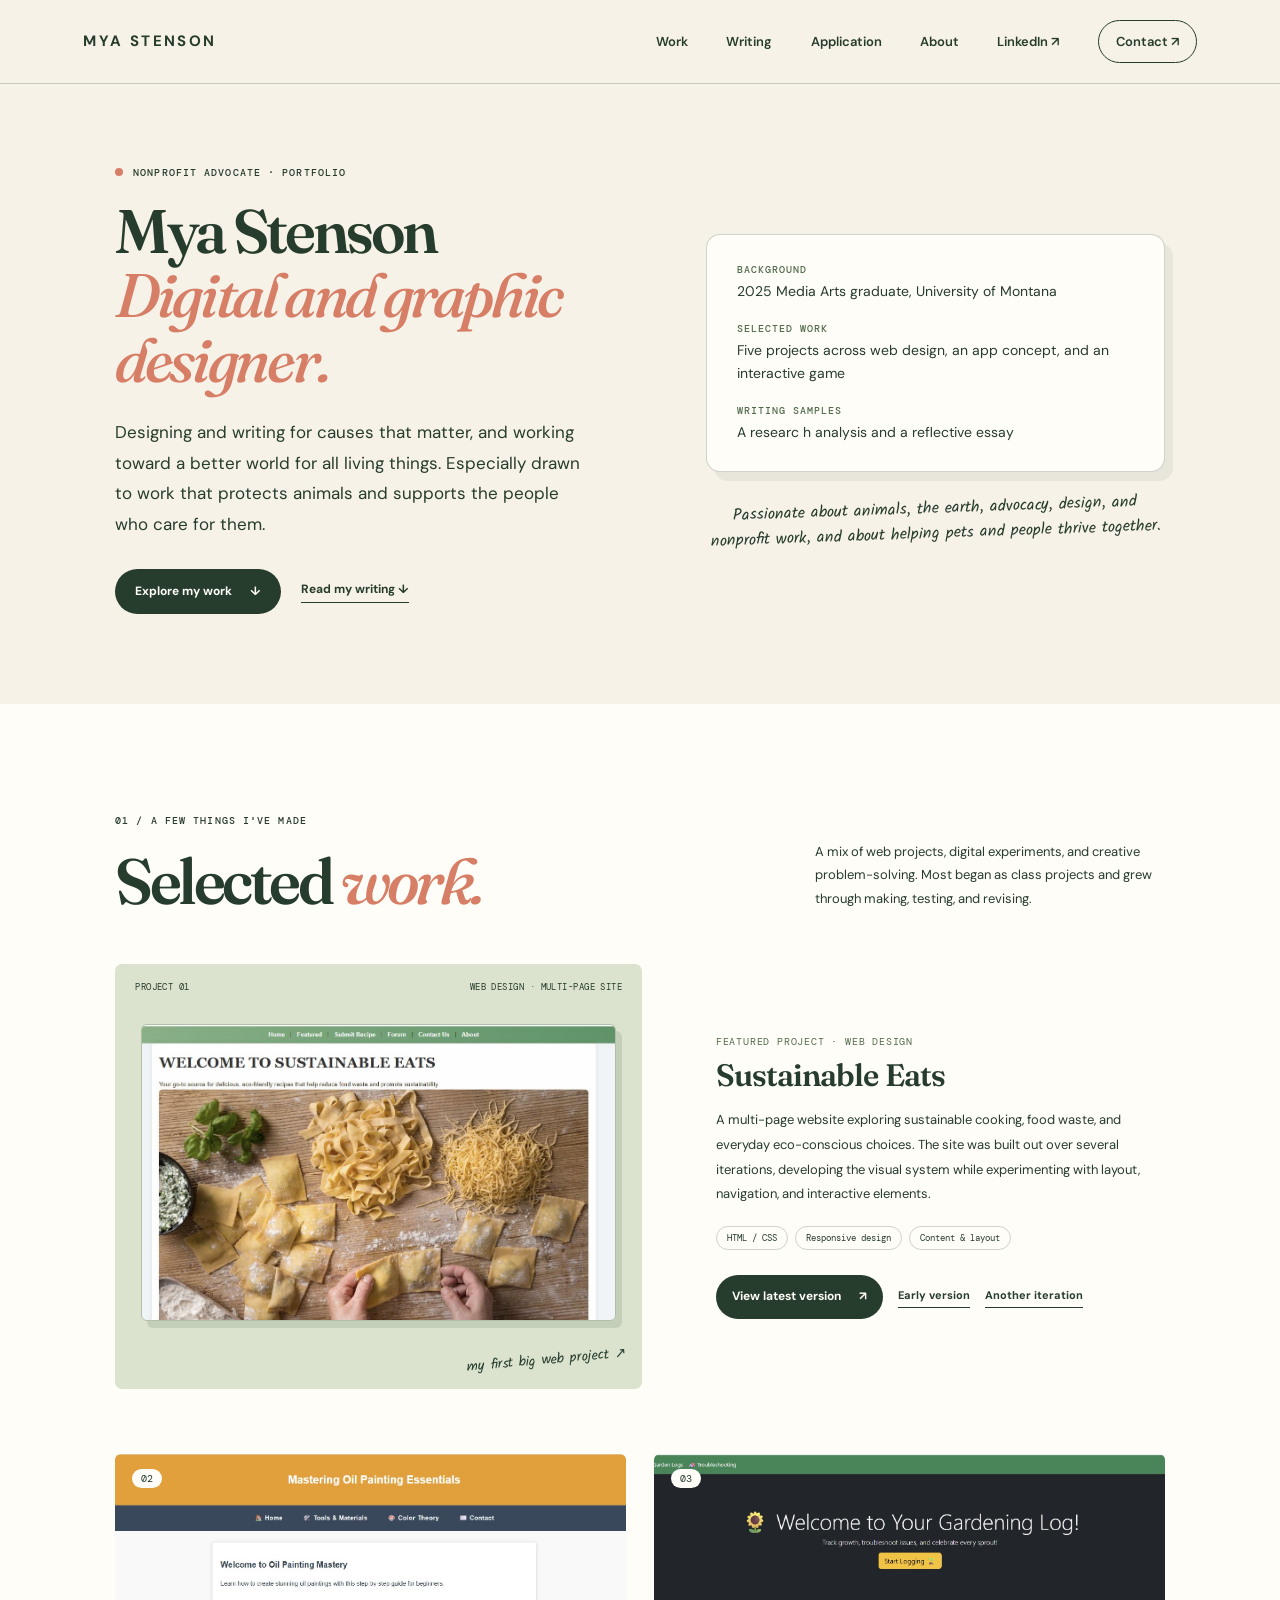
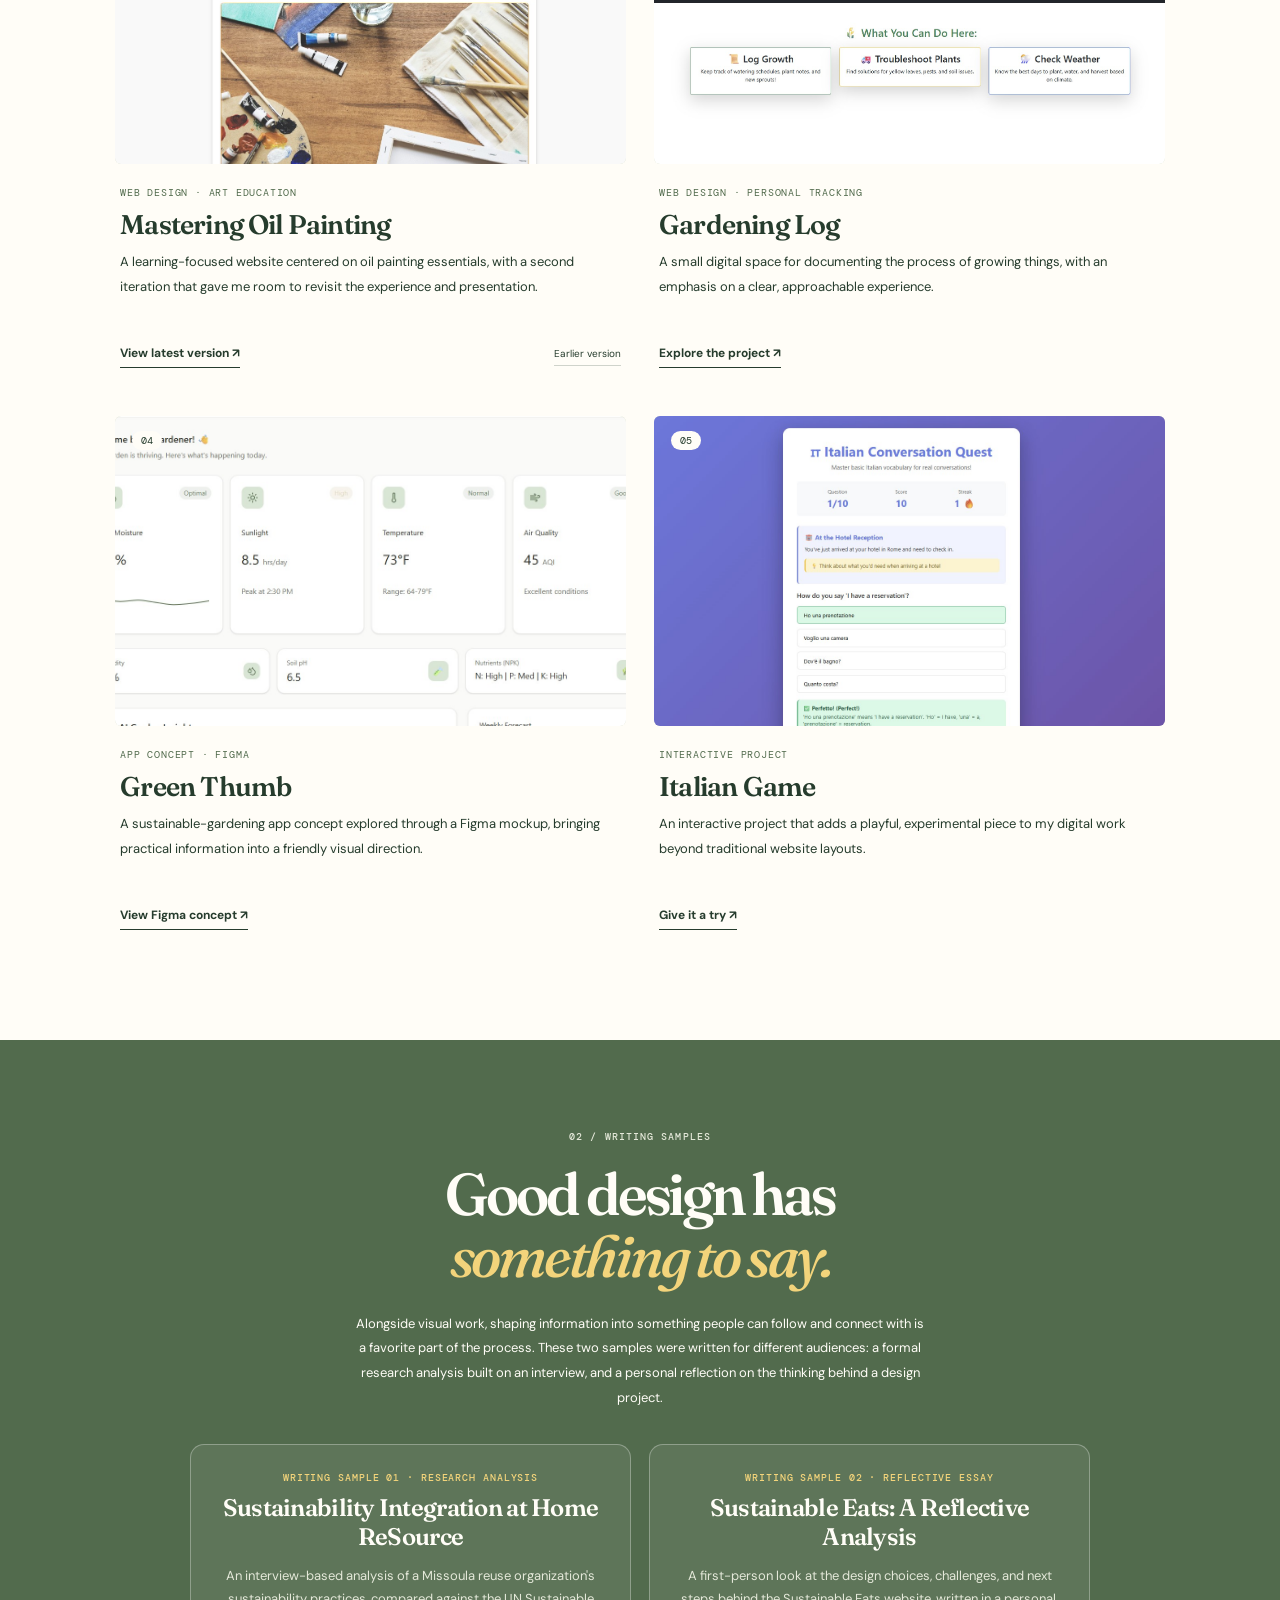
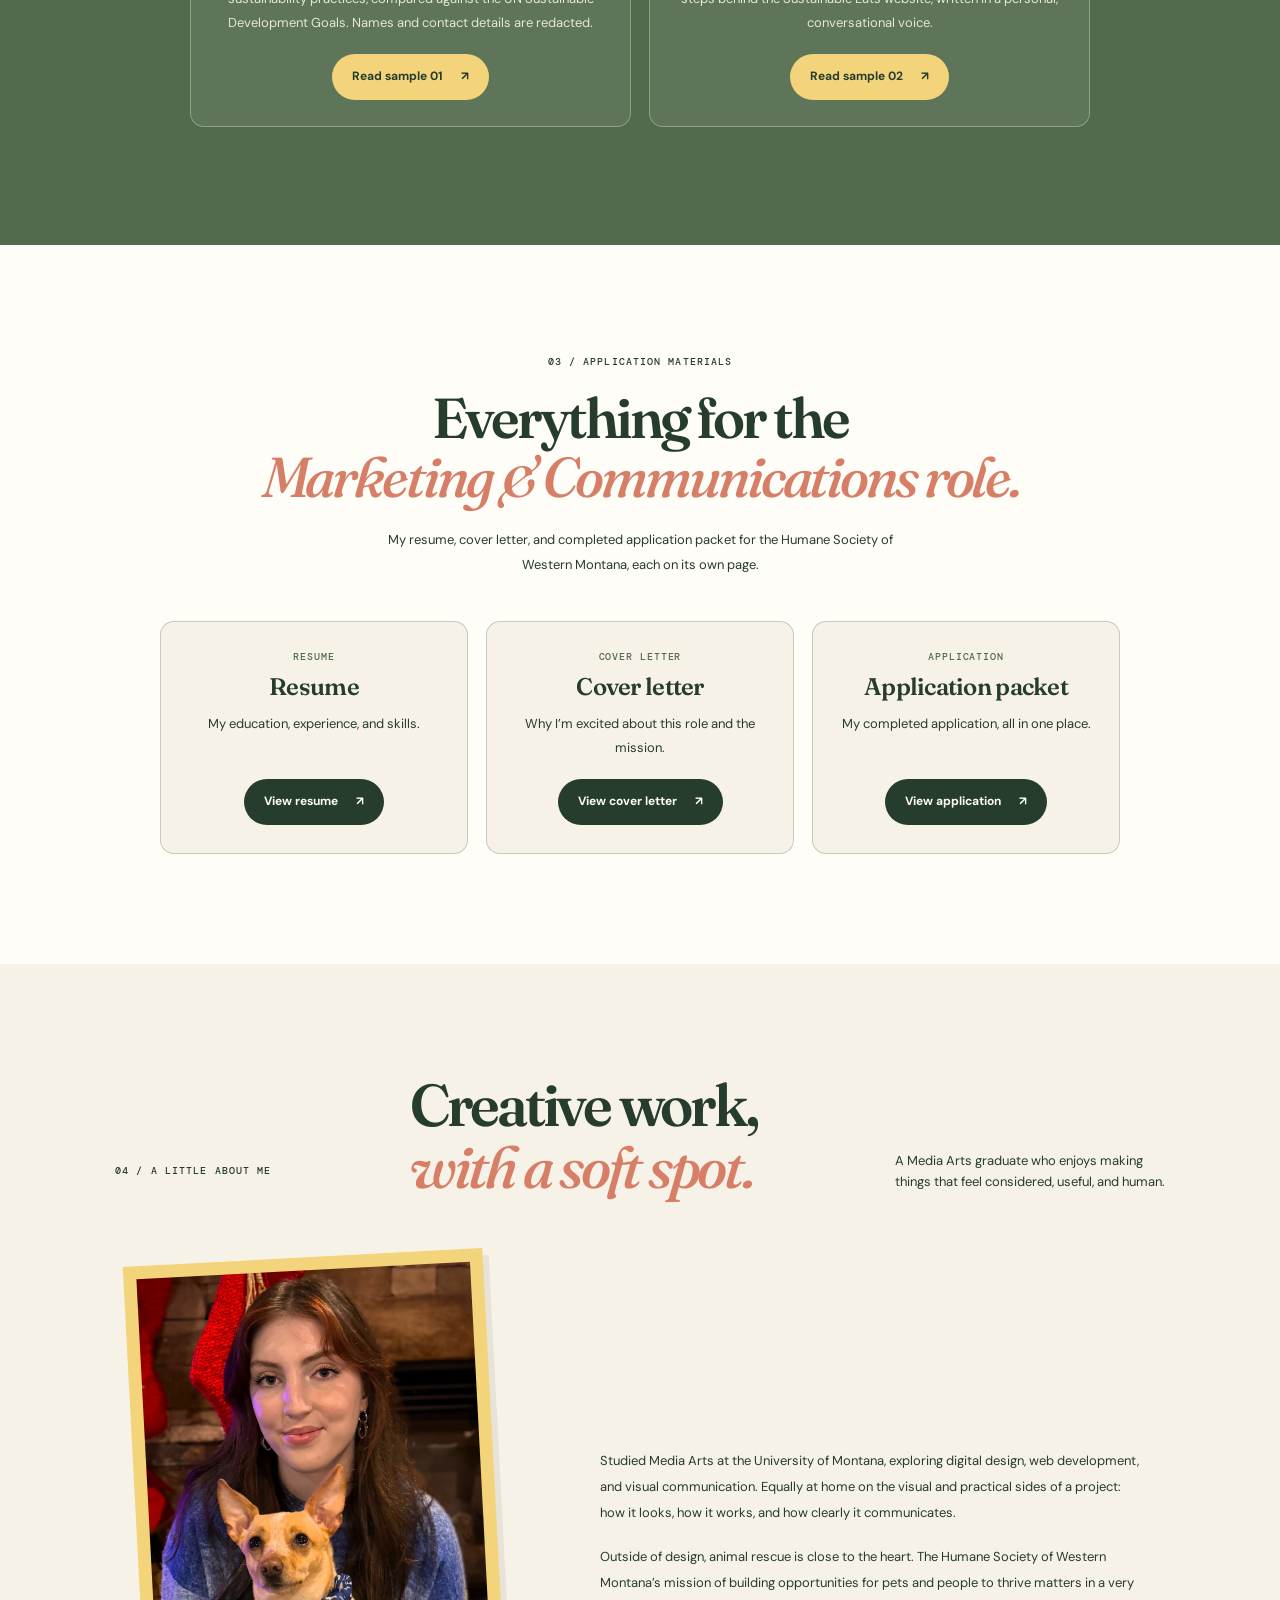
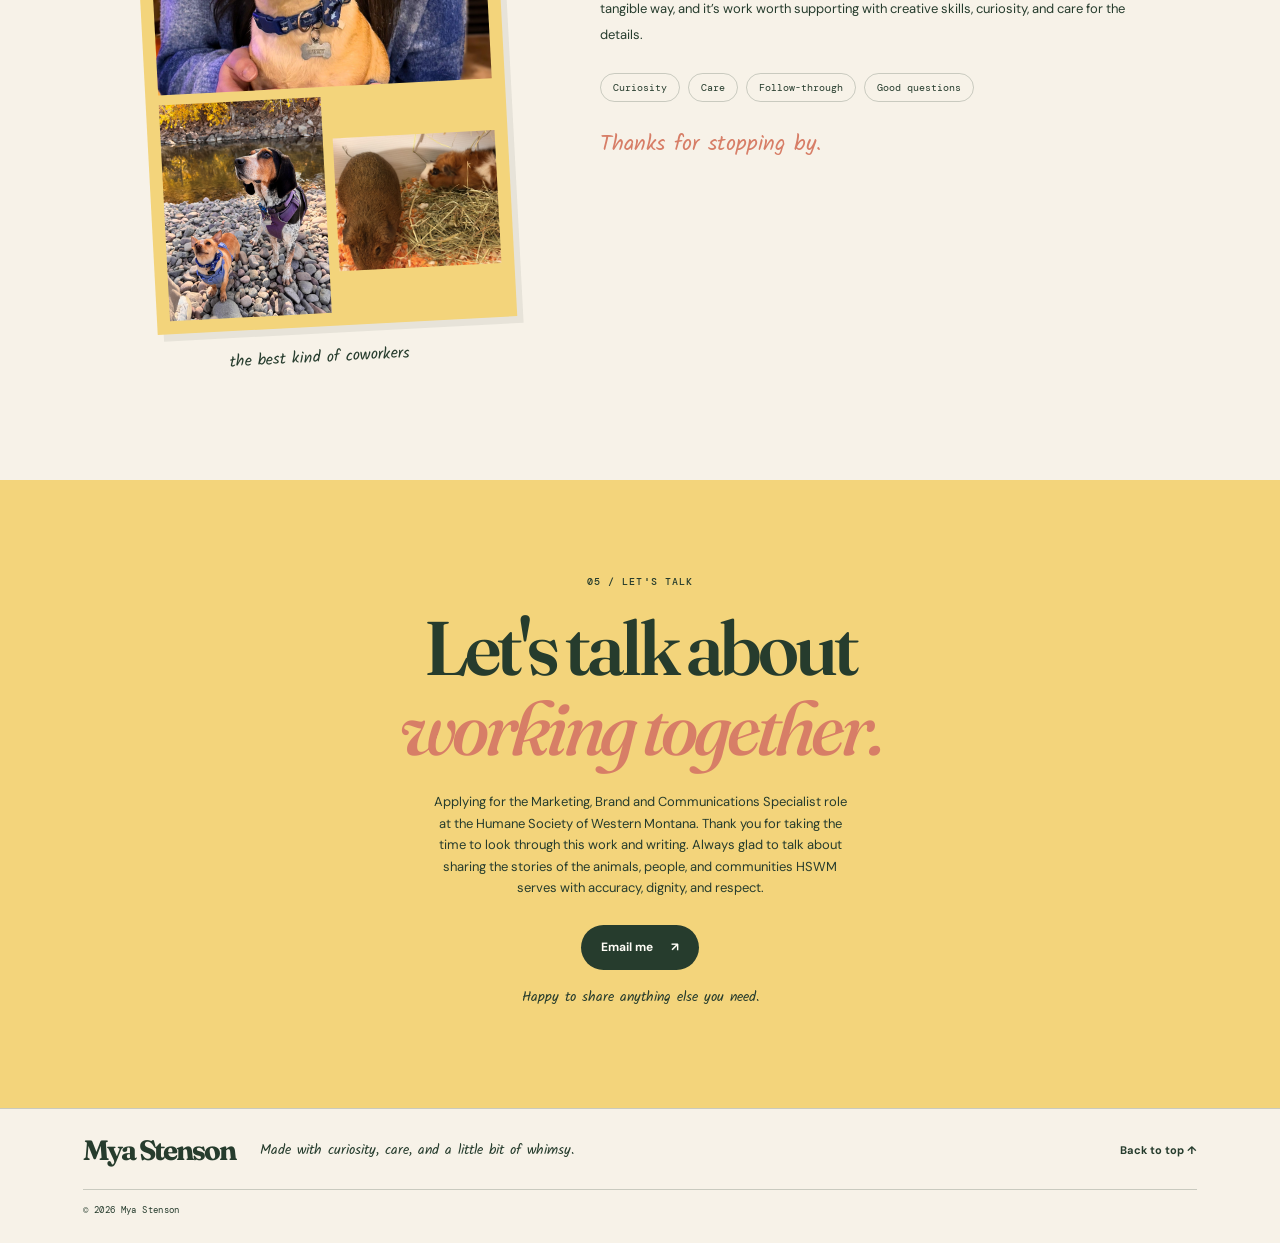
==== commit 0a696aab: "commit" ====
--- a/index.html
+++ b/index.html
@@ -42,9 +42,9 @@
         <aside class="hero-art hero-glance" aria-label="At a glance">
           <div class="glance-card">
             <dl>
-              <div><dt>Background</dt><dd>Media Arts graduate, University of Montana</dd></div>
+              <div><dt>Background</dt><dd>2025 Media Arts graduate, University of Montana</dd></div>
               <div><dt>Selected work</dt><dd>Five projects across web design, an app concept, and an interactive game</dd></div>
-              <div><dt>Writing samples</dt><dd>A research analysis and a reflective essay</dd></div>
+              <div><dt>Writing samples</dt><dd>A researc  h analysis and a reflective essay</dd></div>
             </dl>
           </div>
           <p class="art-caption">Passionate about animals, the earth, advocacy, design, and nonprofit work, and about helping pets and people thrive together.</p>
--- a/style.css
+++ b/style.css
@@ -76,6 +76,13 @@
   font-weight:700;
   letter-spacing:-2px;
   line-height:1;
+}
+.site-header .wordmark {
+  font-family:var(--sans);
+  font-size:15px;
+  font-weight:700;
+  letter-spacing:.16em;
+  text-transform:uppercase;
 }
 .site-nav {
   display:flex;
@@ -845,4 +852,4 @@
     opacity:1;
     transform:none;
   }
-}
+}
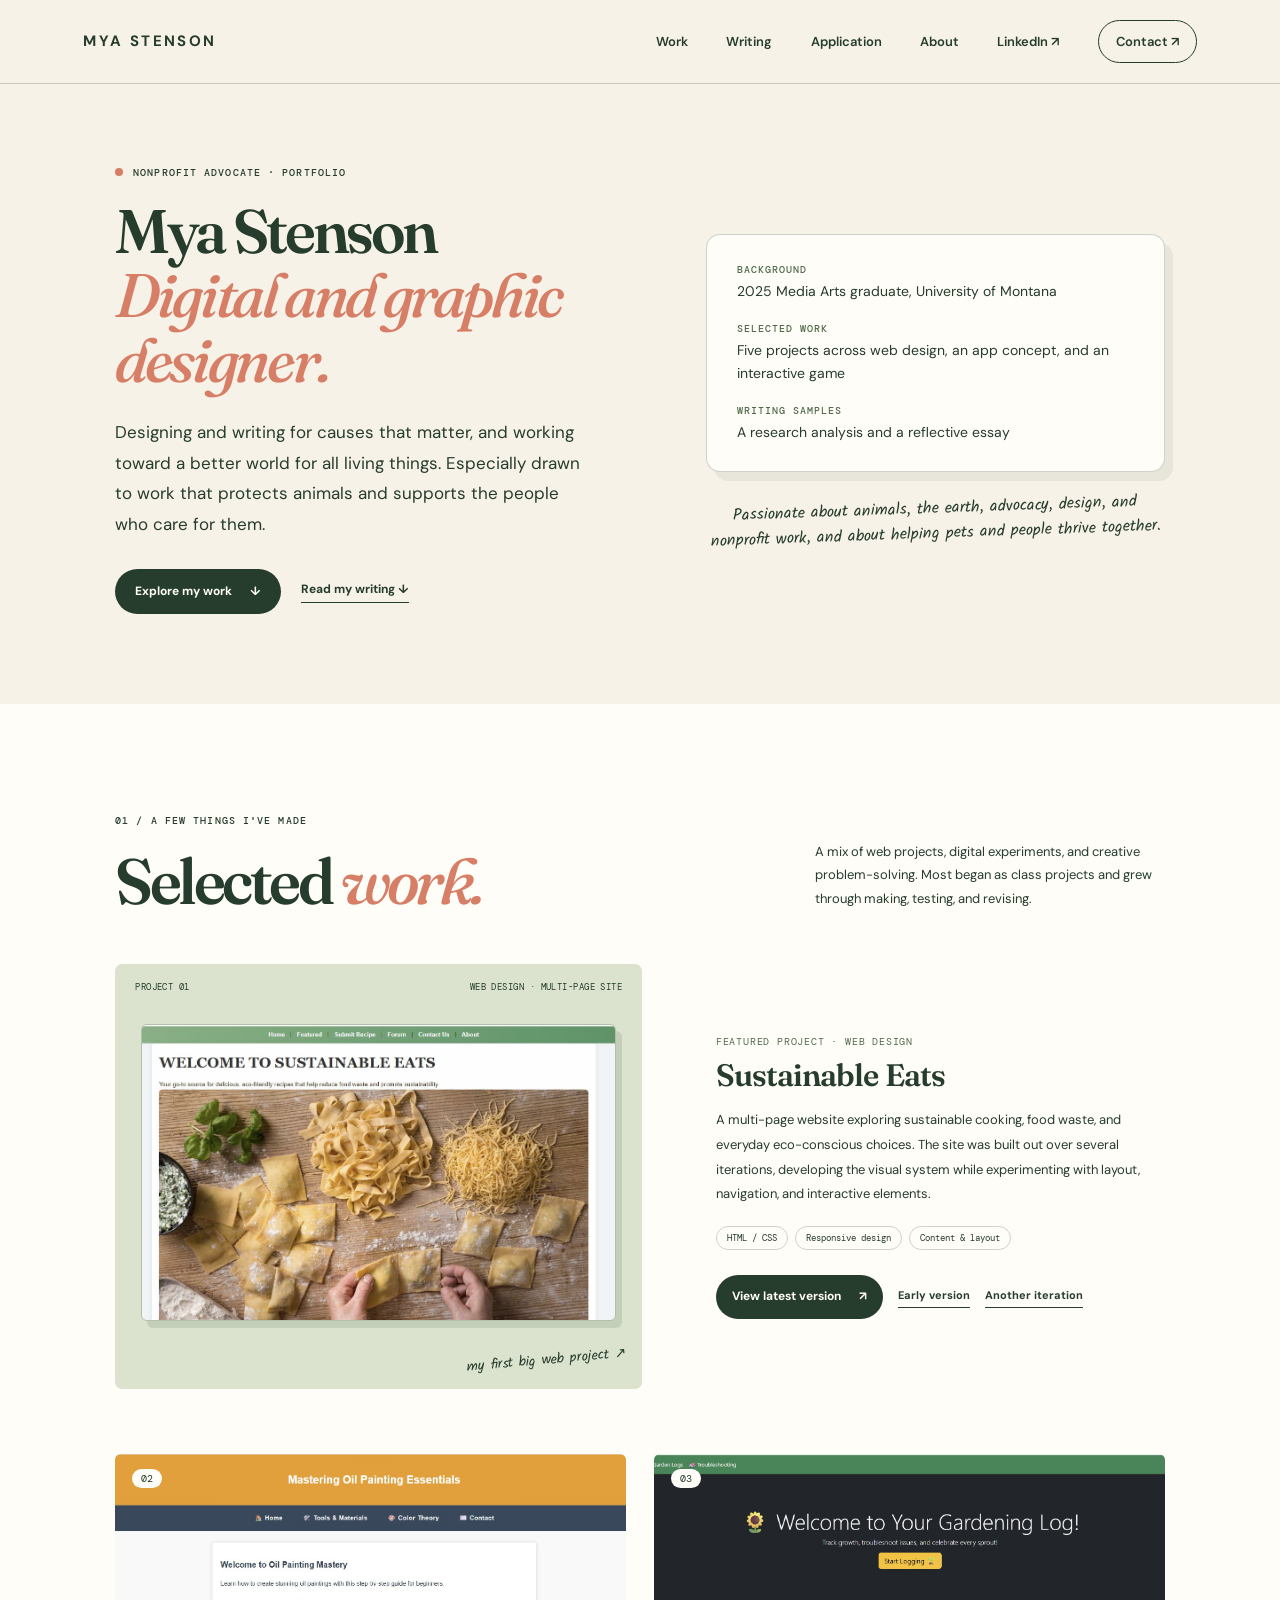
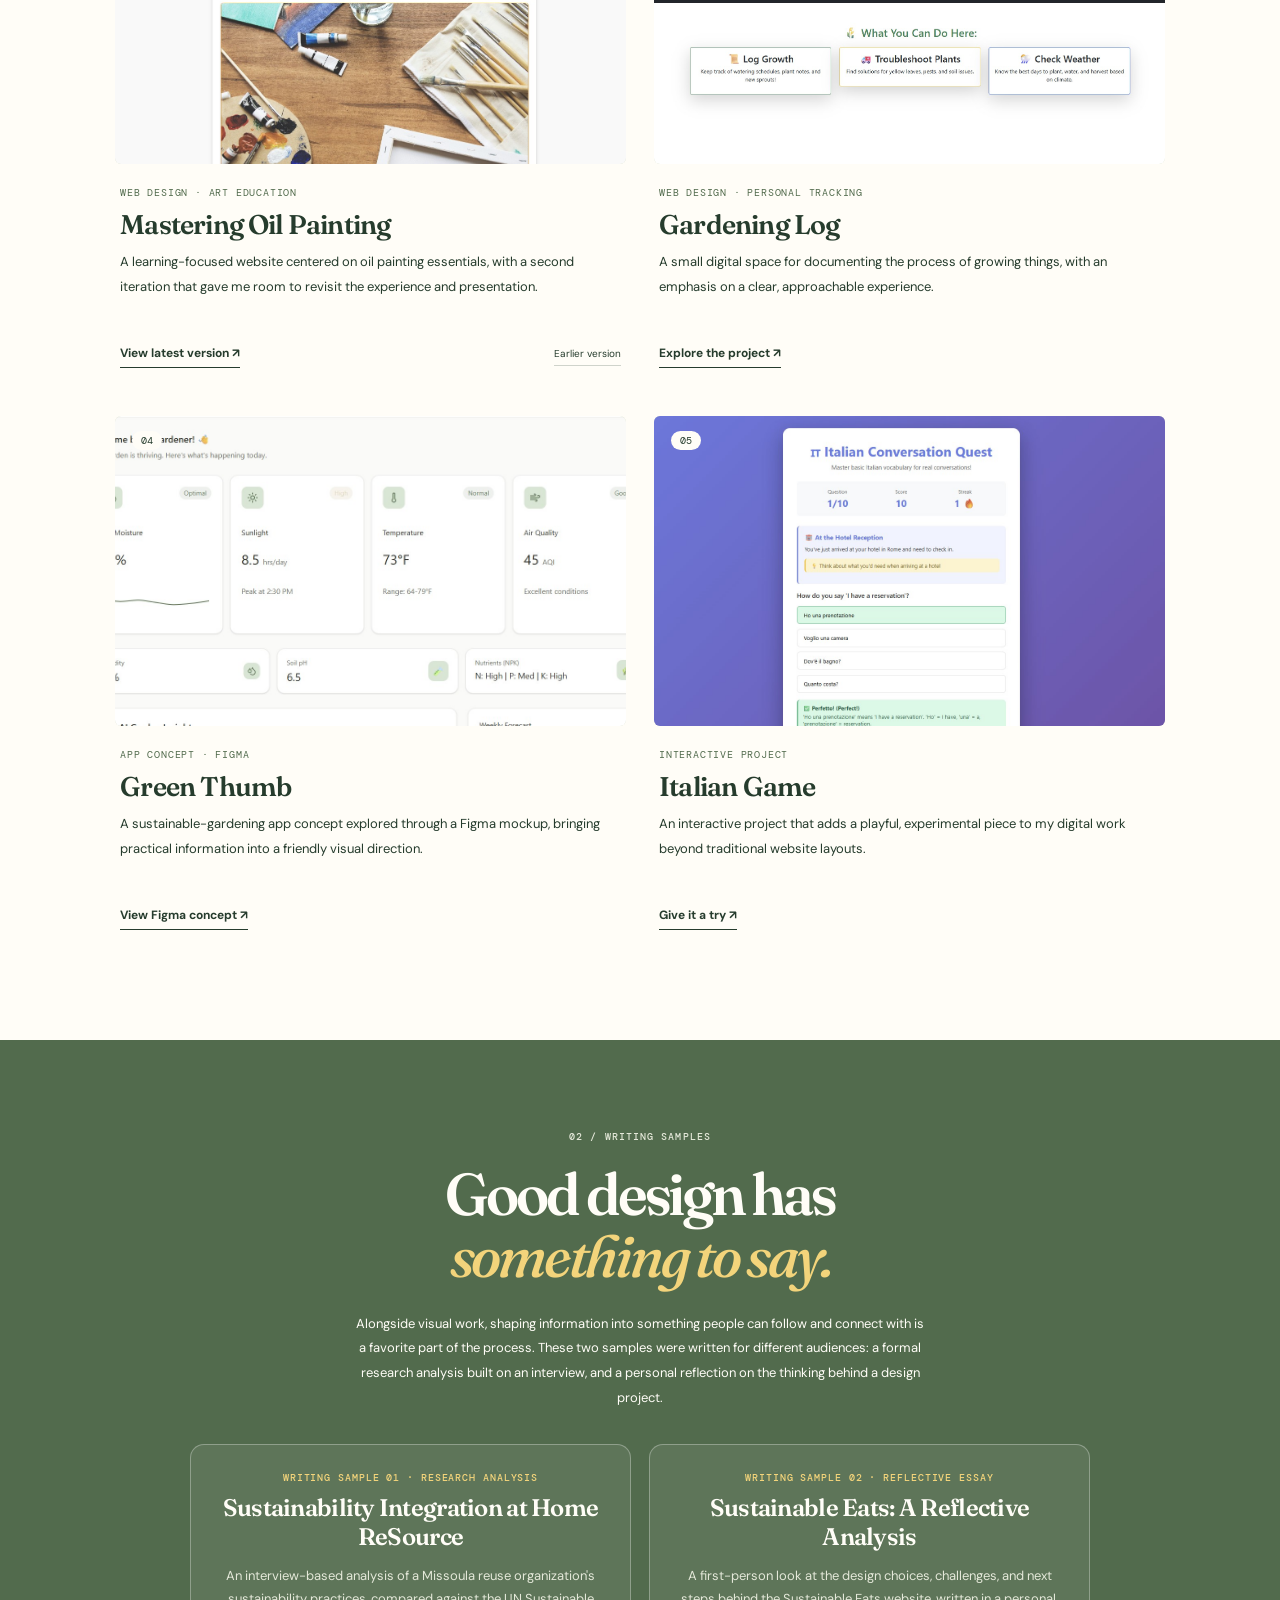
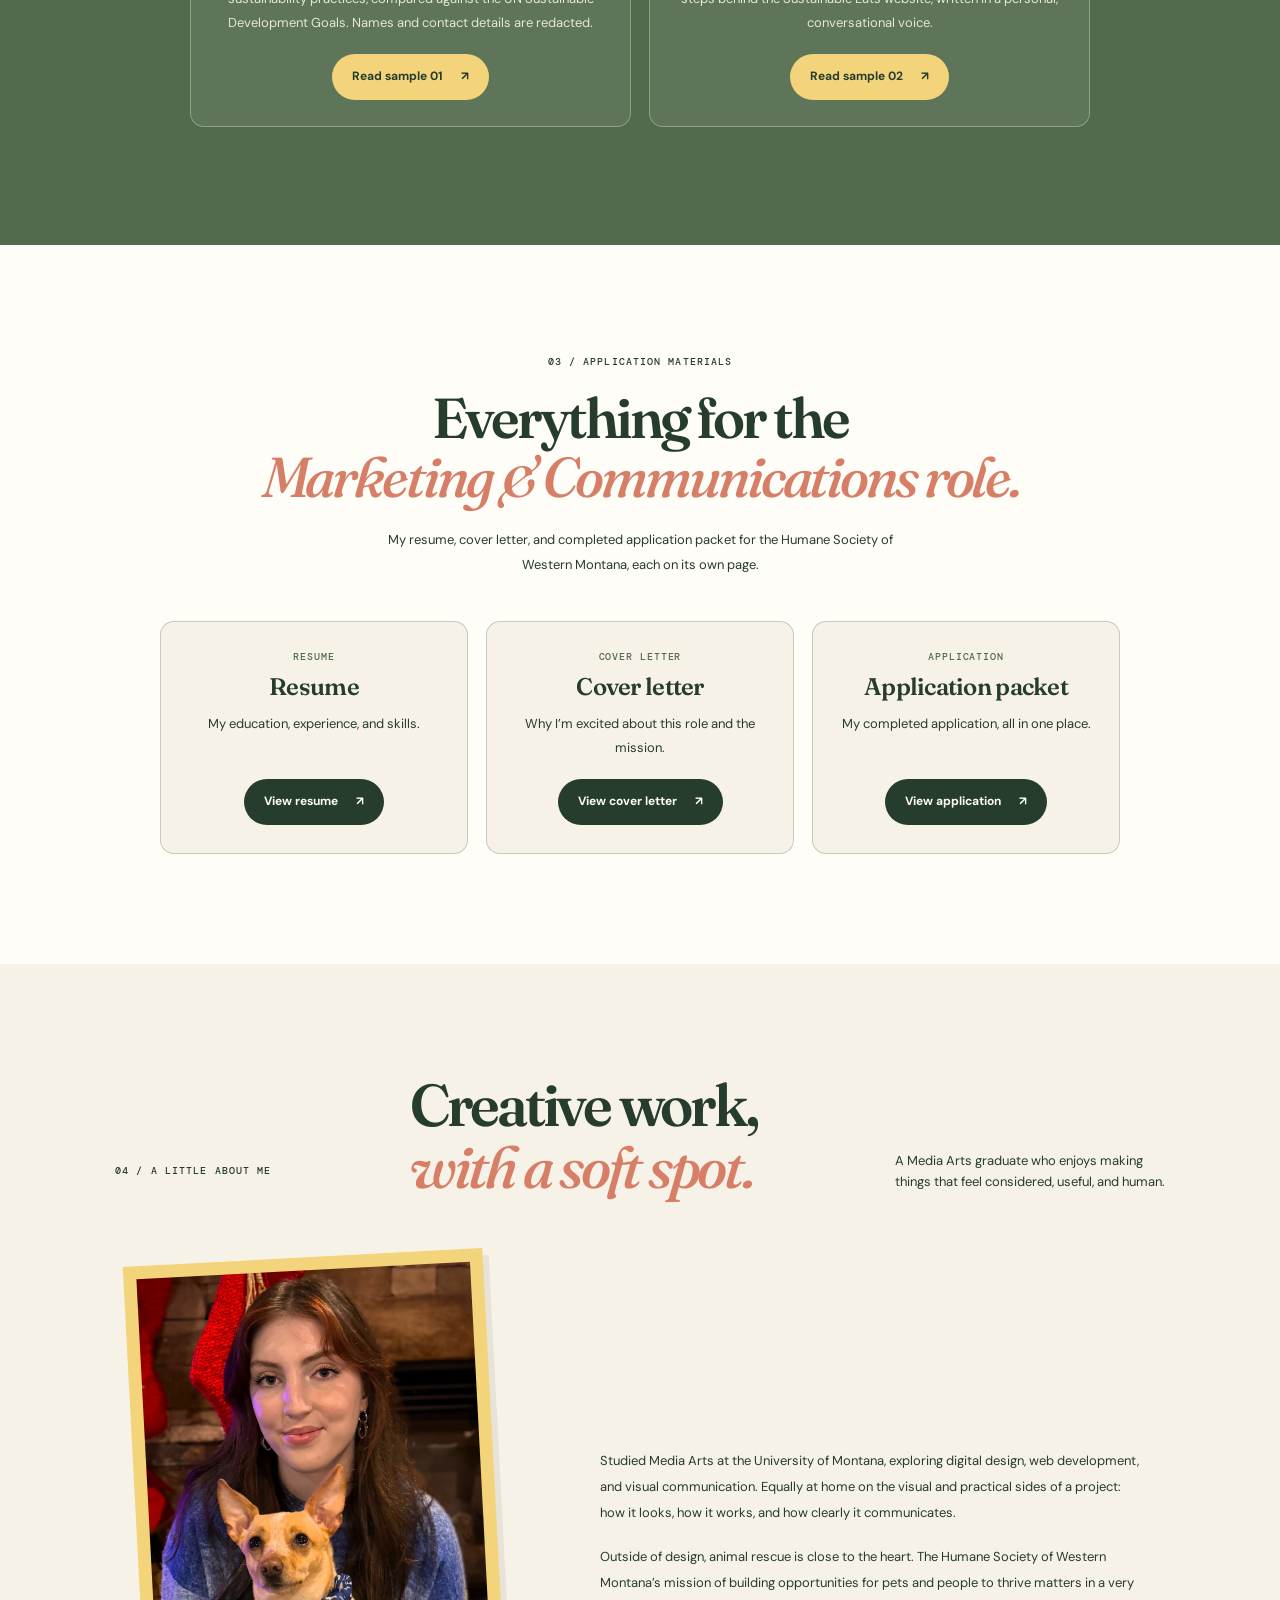
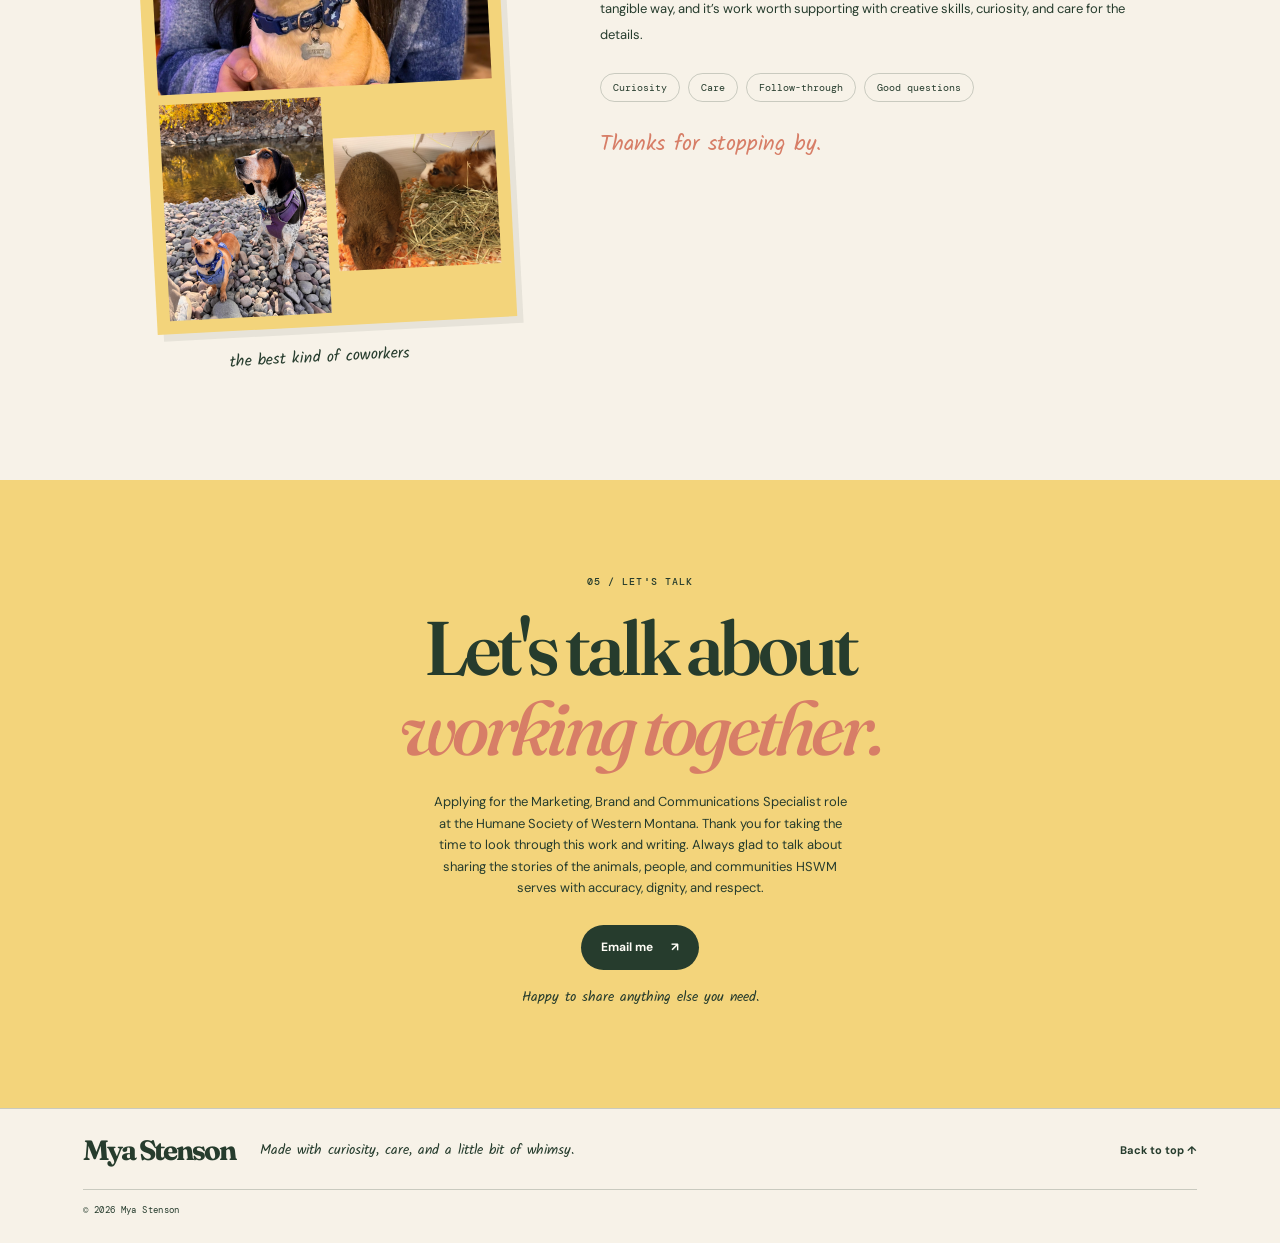
==== commit f37dbab3: "Update index.html" ====
--- a/index.html
+++ b/index.html
@@ -44,7 +44,7 @@
             <dl>
               <div><dt>Background</dt><dd>2025 Media Arts graduate, University of Montana</dd></div>
               <div><dt>Selected work</dt><dd>Five projects across web design, an app concept, and an interactive game</dd></div>
-              <div><dt>Writing samples</dt><dd>A researc  h analysis and a reflective essay</dd></div>
+              <div><dt>Writing samples</dt><dd>A research analysis and a reflective essay</dd></div>
             </dl>
           </div>
           <p class="art-caption">Passionate about animals, the earth, advocacy, design, and nonprofit work, and about helping pets and people thrive together.</p>
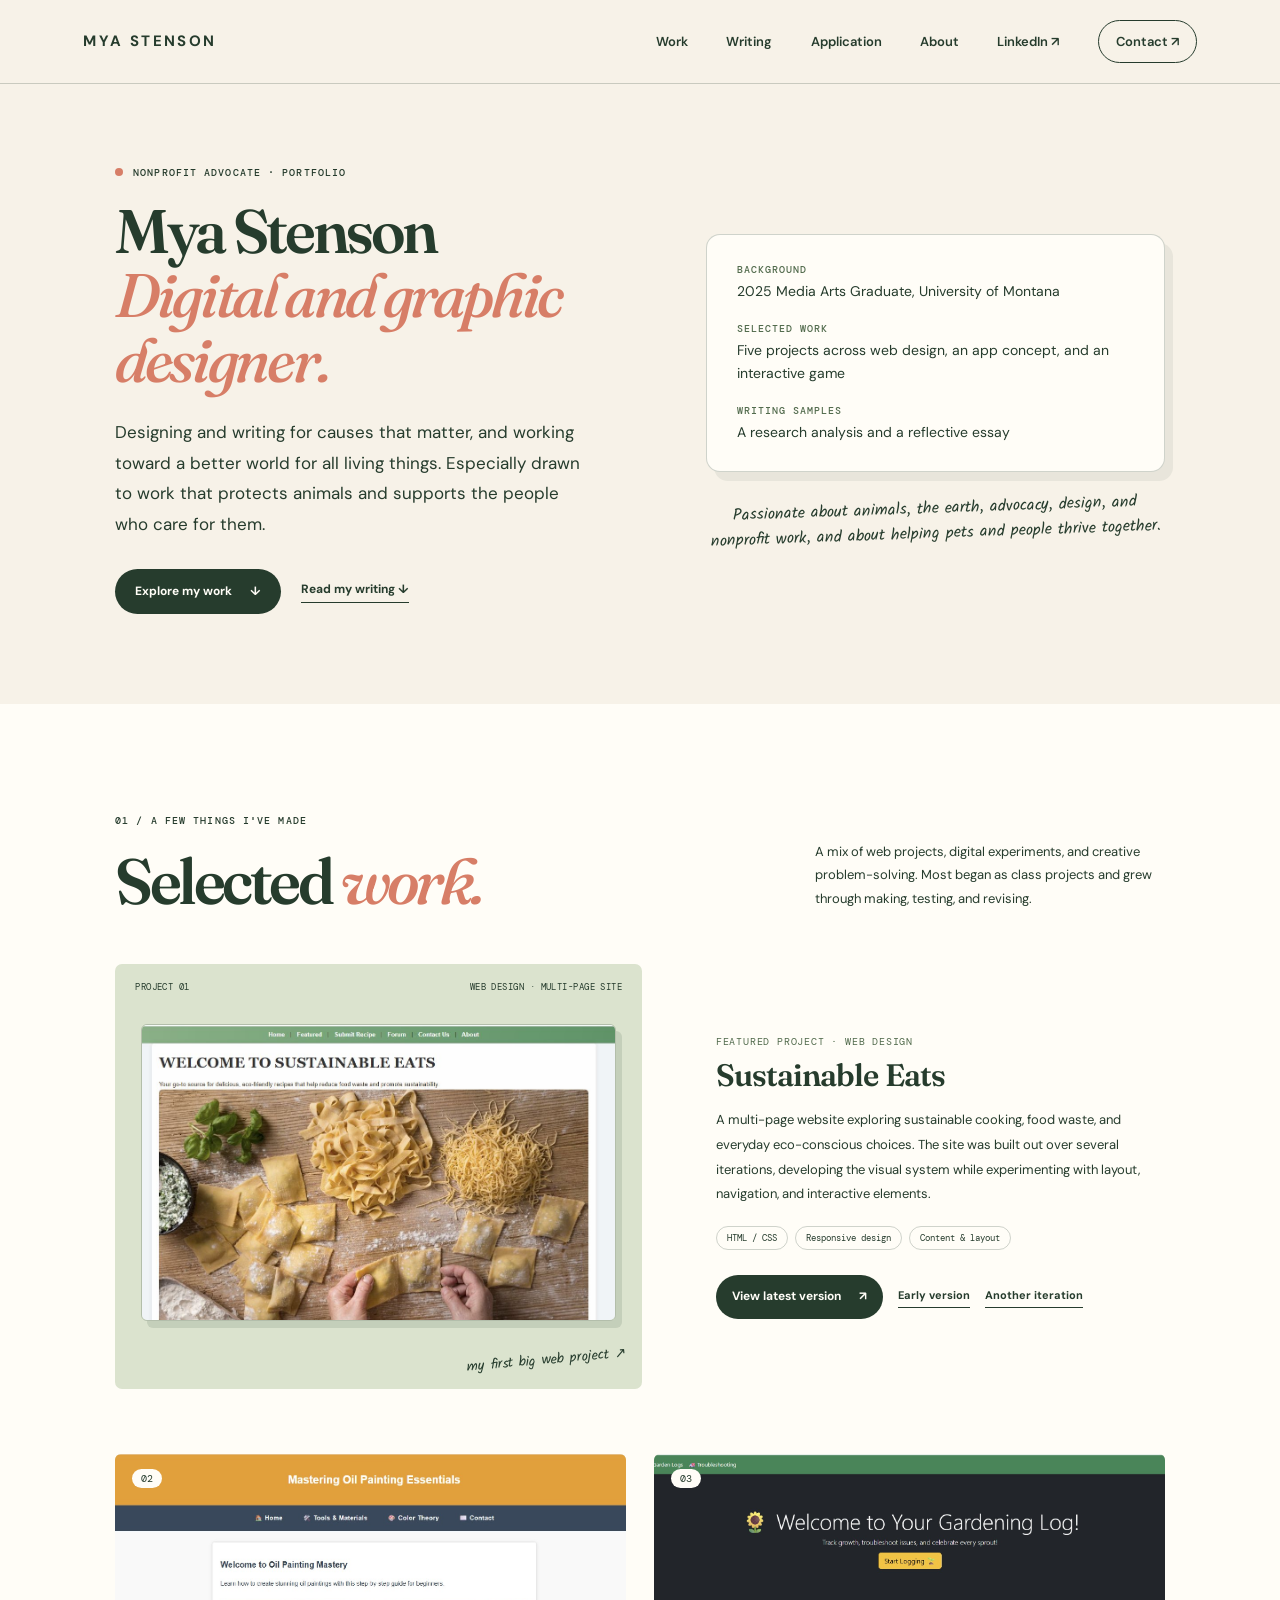
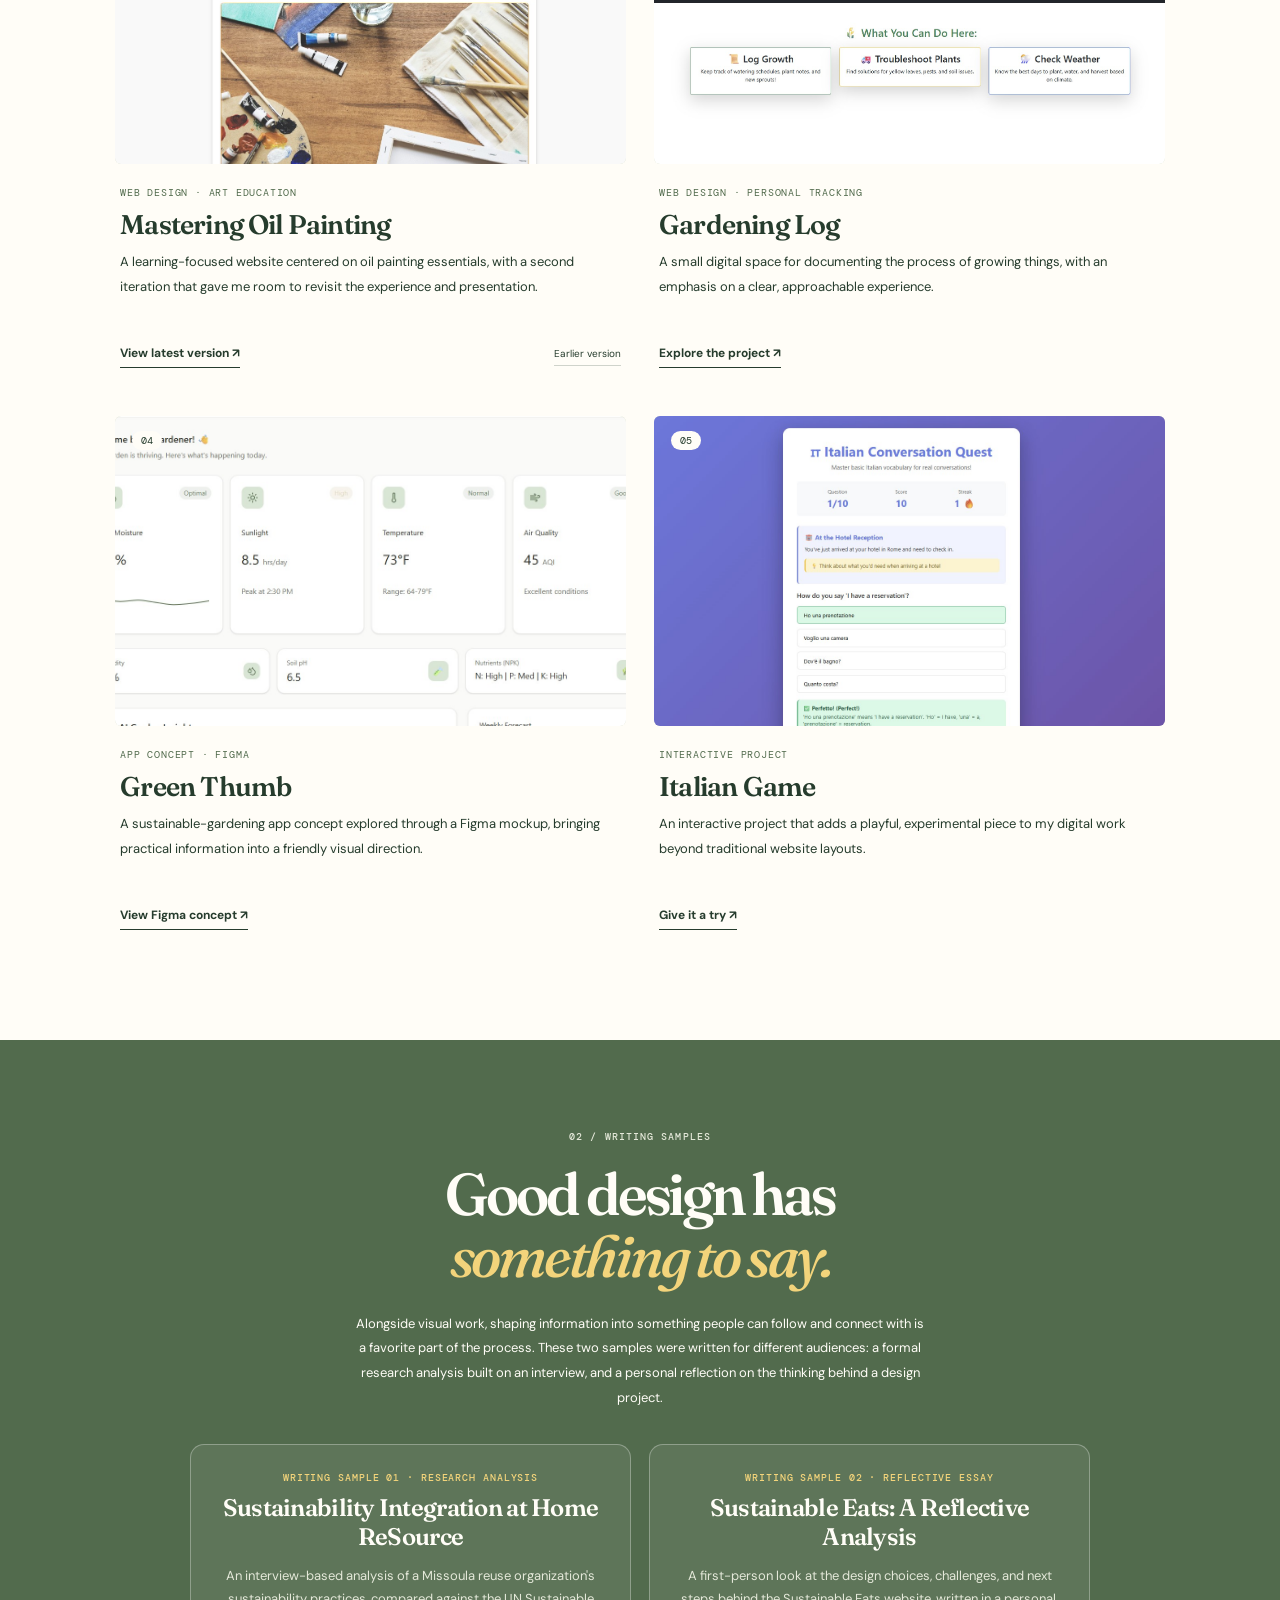
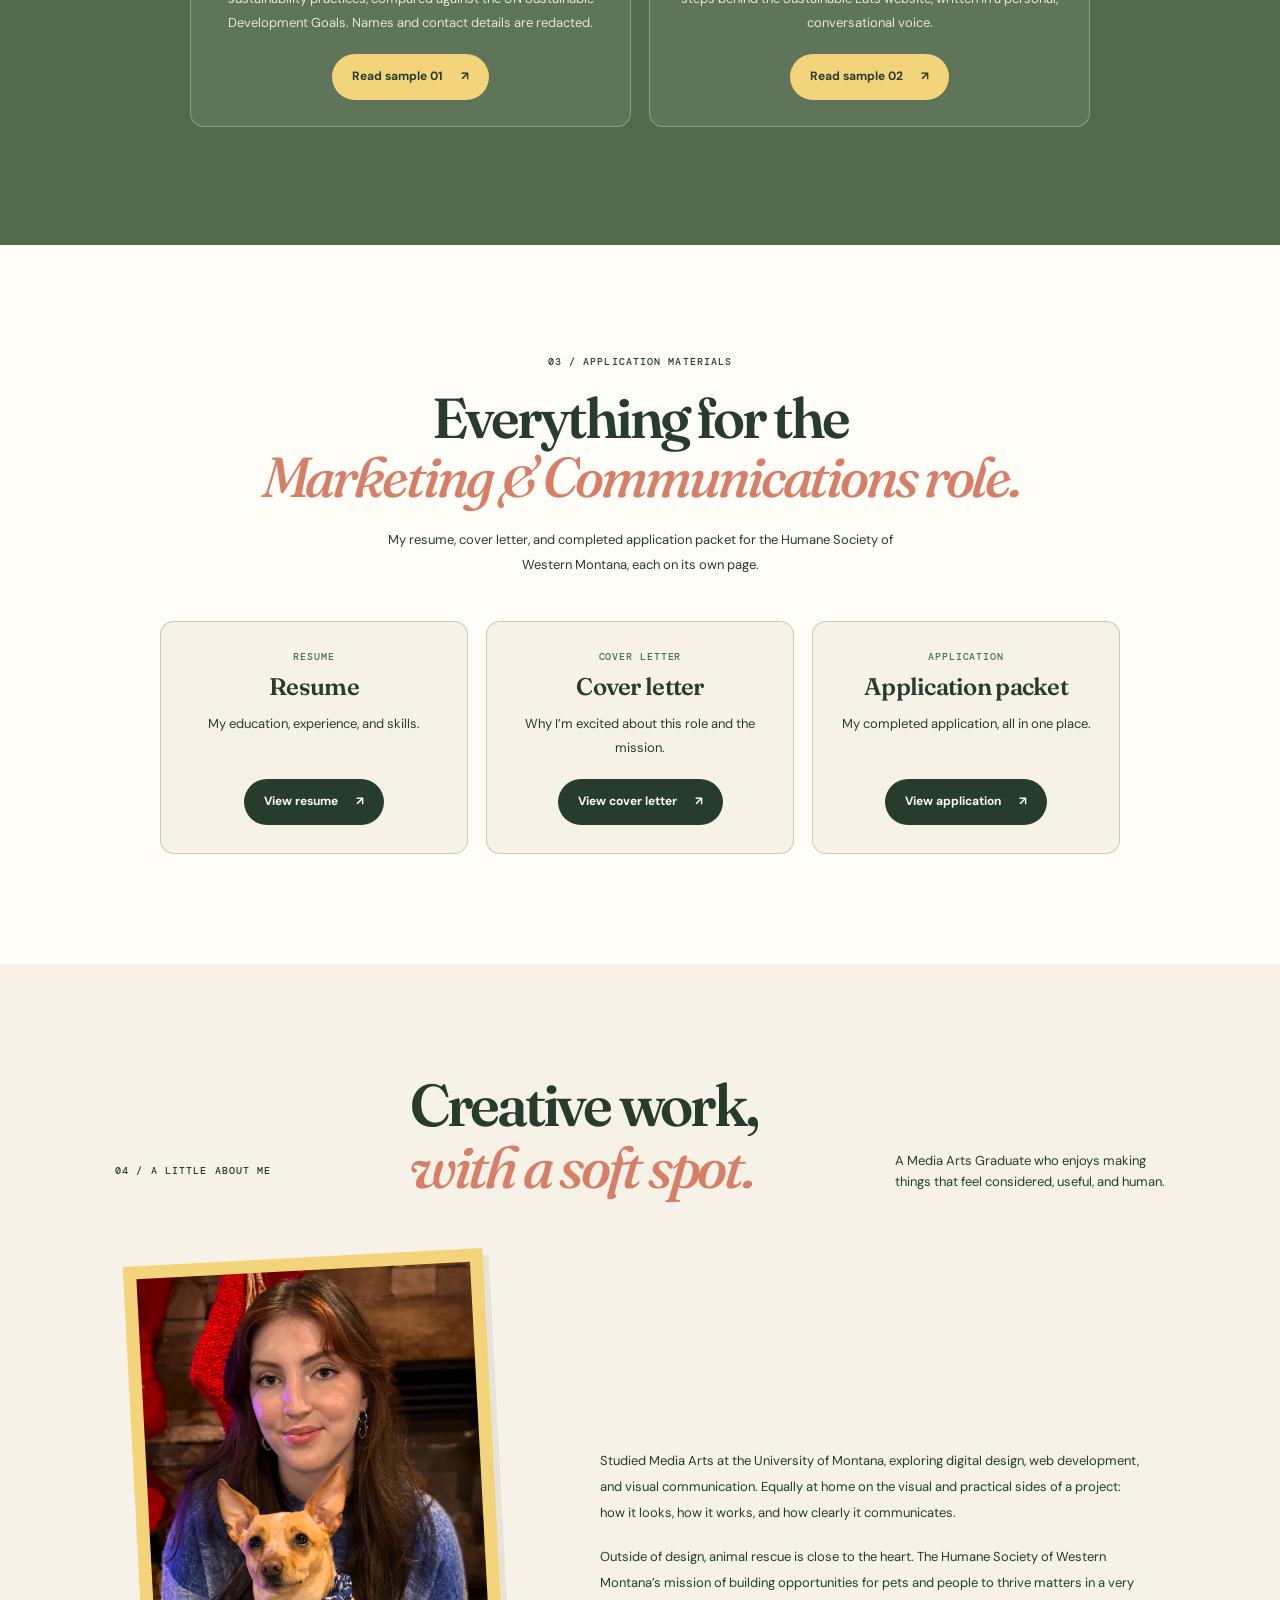
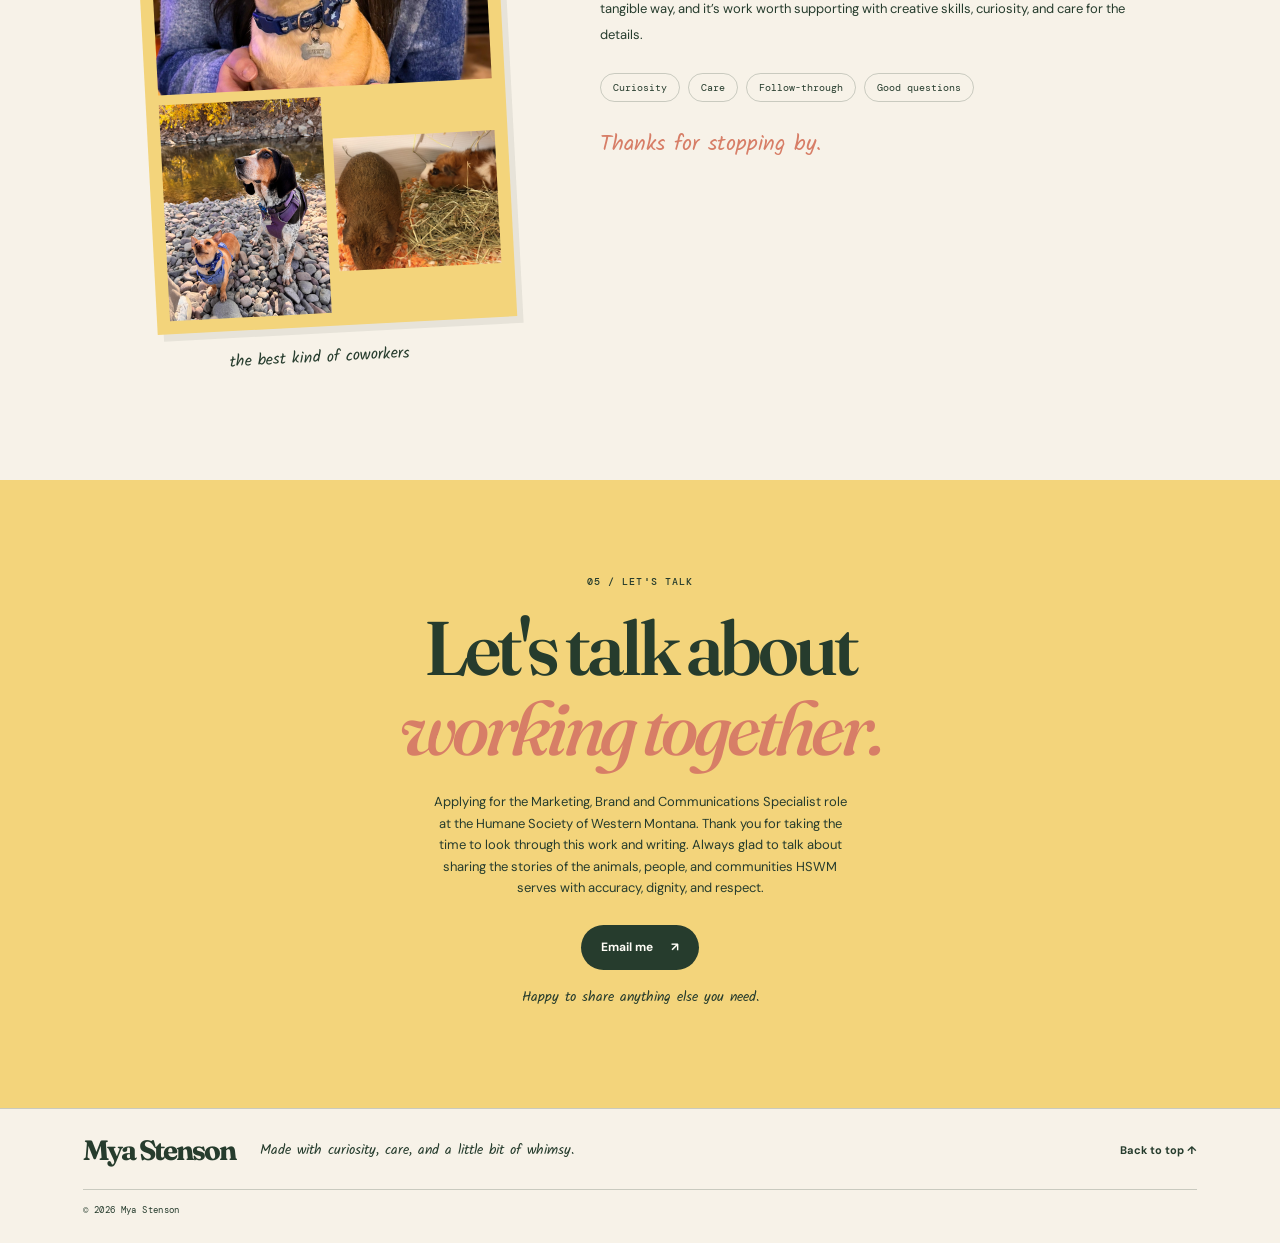
==== commit d8d5d665: "update index" ====
--- a/index.html
+++ b/index.html
@@ -42,7 +42,7 @@
         <aside class="hero-art hero-glance" aria-label="At a glance">
           <div class="glance-card">
             <dl>
-              <div><dt>Background</dt><dd>2025 Media Arts graduate, University of Montana</dd></div>
+              <div><dt>Background</dt><dd>2025 Media Arts Graduate, University of Montana</dd></div>
               <div><dt>Selected work</dt><dd>Five projects across web design, an app concept, and an interactive game</dd></div>
               <div><dt>Writing samples</dt><dd>A research analysis and a reflective essay</dd></div>
             </dl>
@@ -164,7 +164,7 @@
         <div class="about-heading">
           <p class="eyebrow">04 / A little about me</p>
           <h2>Creative work,<br><em>with a soft spot.</em></h2>
-          <p>A Media Arts graduate who enjoys making things that feel considered, useful, and human.</p>
+          <p>A Media Arts Graduate who enjoys making things that feel considered, useful, and human.</p>
         </div>
         <div class="about-content">
           <div class="about-photo-wrap">
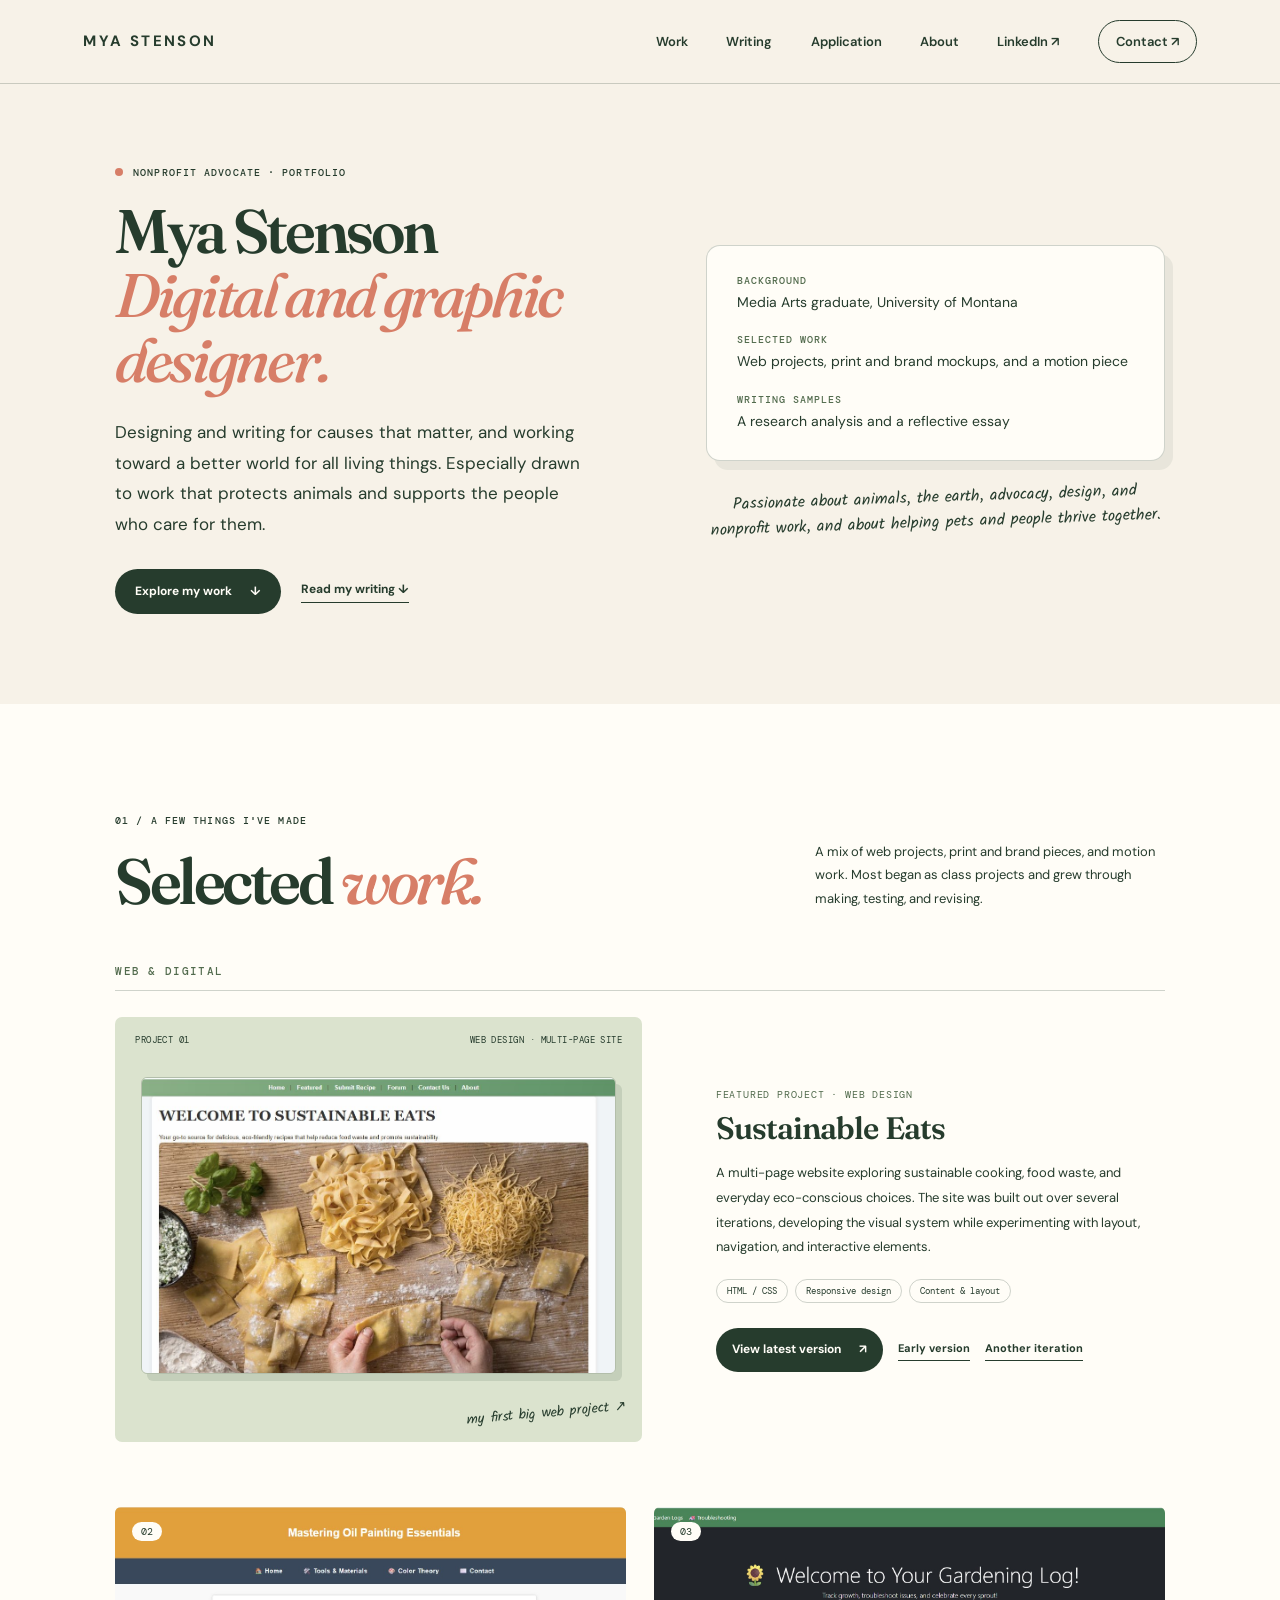
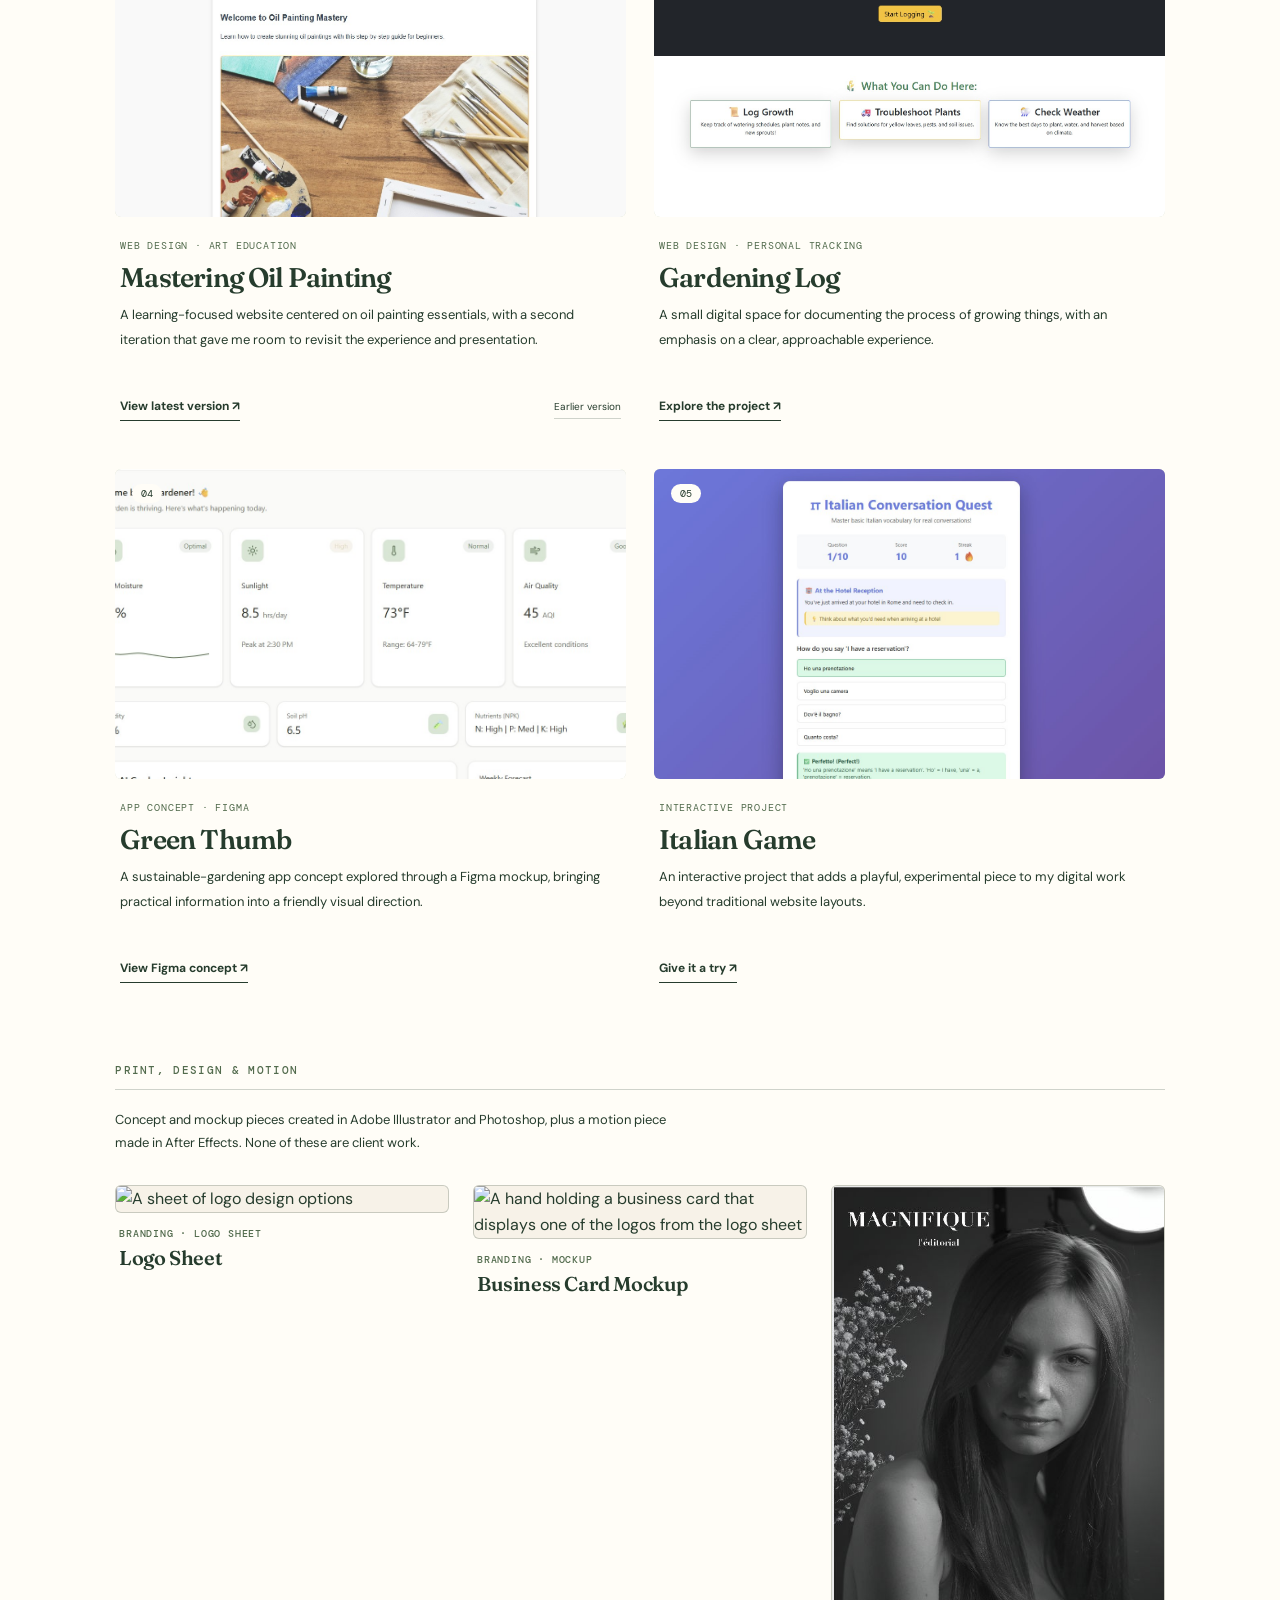
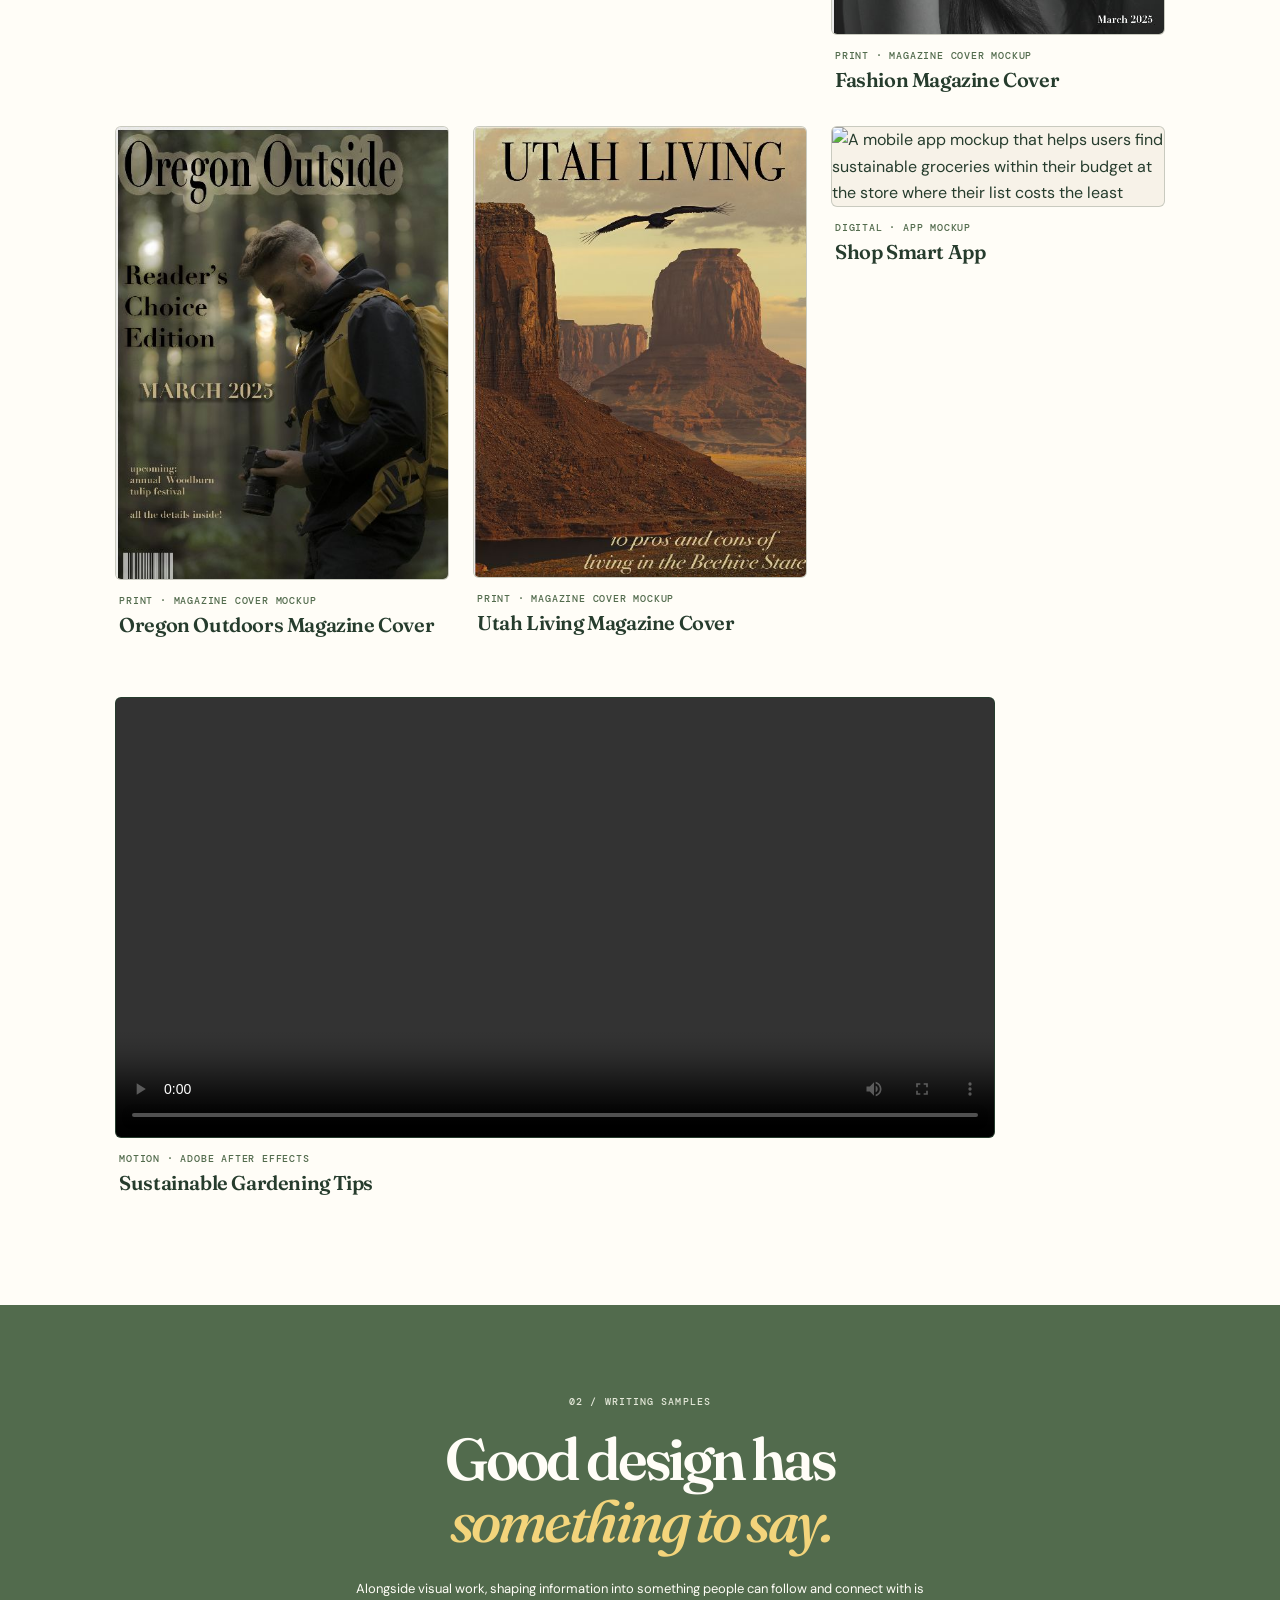
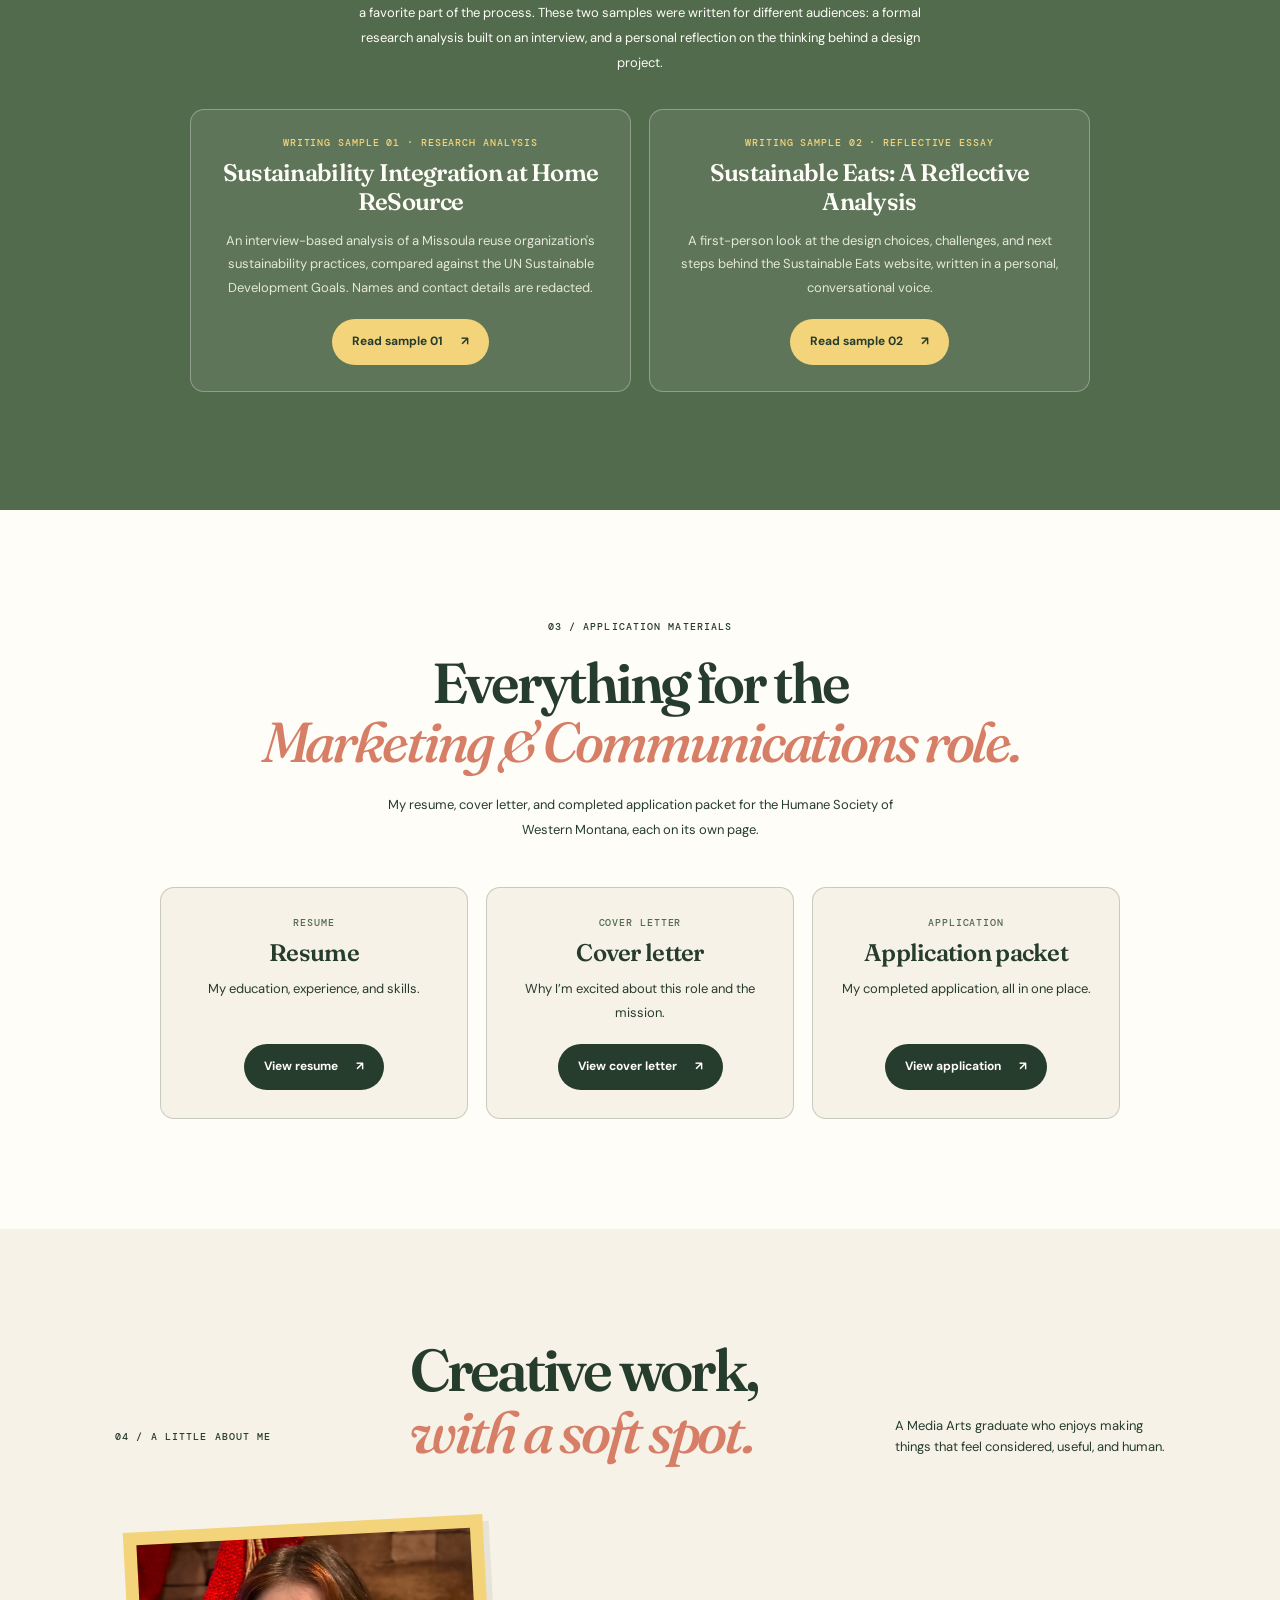
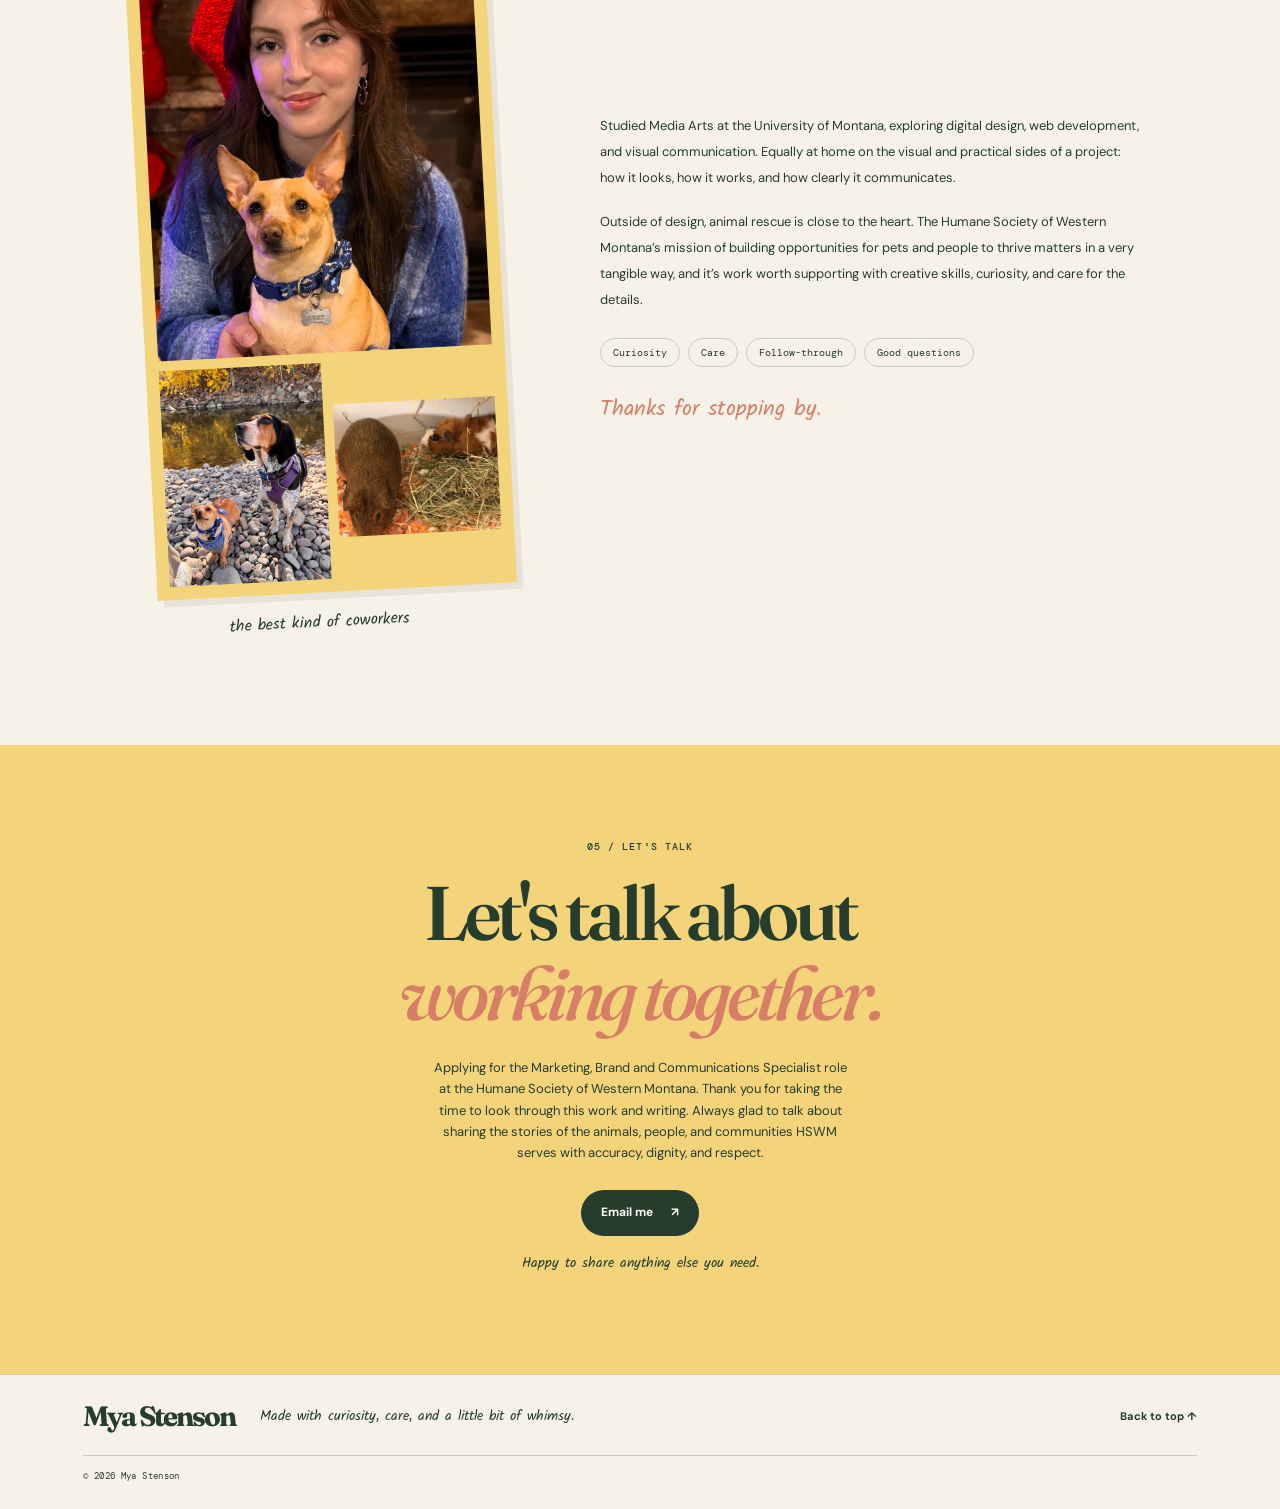
==== commit 278c8aa0: "update index and css to reflect new media added" ====
--- a/index.html
+++ b/index.html
@@ -42,8 +42,8 @@
         <aside class="hero-art hero-glance" aria-label="At a glance">
           <div class="glance-card">
             <dl>
-              <div><dt>Background</dt><dd>2025 Media Arts Graduate, University of Montana</dd></div>
-              <div><dt>Selected work</dt><dd>Five projects across web design, an app concept, and an interactive game</dd></div>
+              <div><dt>Background</dt><dd>Media Arts graduate, University of Montana</dd></div>
+              <div><dt>Selected work</dt><dd>Web projects, print and brand mockups, and a motion piece</dd></div>
               <div><dt>Writing samples</dt><dd>A research analysis and a reflective essay</dd></div>
             </dl>
           </div>
@@ -57,8 +57,10 @@
             <p class="eyebrow">01 / A few things I've made</p>
             <h2>Selected <em>work.</em></h2>
           </div>
-          <p class="section-aside">A mix of web projects, digital experiments, and creative problem-solving. Most began as class projects and grew through making, testing, and revising.</p>
-        </div>
+          <p class="section-aside">A mix of web projects, print and brand pieces, and motion work. Most began as class projects and grew through making, testing, and revising.</p>
+        </div>
+
+        <h3 class="work-group-title">Web &amp; digital</h3>
 
         <article class="featured-project">
           <div class="project-visual sustainable-visual">
@@ -110,6 +112,55 @@
             <div class="card-copy"><p class="project-kicker">Interactive project</p><h3>Italian Game</h3><p>An interactive project that adds a playful, experimental piece to my digital work beyond traditional website layouts.</p><div class="card-bottom"><a class="text-link" href="https://mya-papaya.github.io/MART391/game.html" target="_blank" rel="noreferrer">Give it a try ↗</a></div></div>
           </article>
         </div>
+      
+        <h3 class="work-group-title">Print, design &amp; motion</h3>
+        <p class="work-group-note">Concept and mockup pieces created in Adobe Illustrator and Photoshop, plus a motion piece made in After Effects. None of these are client work.</p>
+        <ul class="design-grid">
+            <li class="design-card">
+              <a class="design-link" href="images/logo-mockups.jpg" target="_blank" rel="noreferrer" aria-label="Open Logo Sheet full size">
+                <img src="images/logo-mockups.jpg" alt="A sheet of logo design options" loading="lazy">
+              </a>
+              <div class="design-caption"><span class="design-kicker">Branding · Logo sheet</span><h4>Logo Sheet</h4></div>
+            </li>
+            <li class="design-card">
+              <a class="design-link" href="images/hand-holding-card-mockup.jpg" target="_blank" rel="noreferrer" aria-label="Open Business Card Mockup full size">
+                <img src="images/hand-holding-card-mockup.jpg" alt="A hand holding a business card that displays one of the logos from the logo sheet" loading="lazy">
+              </a>
+              <div class="design-caption"><span class="design-kicker">Branding · Mockup</span><h4>Business Card Mockup</h4></div>
+            </li>
+            <li class="design-card">
+              <a class="design-link" href="images/fashion-mag.jpg" target="_blank" rel="noreferrer" aria-label="Open Fashion Magazine Cover full size">
+                <img src="images/fashion-mag.jpg" alt="A fashion magazine cover mockup built around a headshot" loading="lazy">
+              </a>
+              <div class="design-caption"><span class="design-kicker">Print · Magazine cover mockup</span><h4>Fashion Magazine Cover</h4></div>
+            </li>
+            <li class="design-card">
+              <a class="design-link" href="images/oregon-mag.jpg" target="_blank" rel="noreferrer" aria-label="Open Oregon Outdoors Magazine Cover full size">
+                <img src="images/oregon-mag.jpg" alt="An outdoors photography magazine cover mockup for Oregon" loading="lazy">
+              </a>
+              <div class="design-caption"><span class="design-kicker">Print · Magazine cover mockup</span><h4>Oregon Outdoors Magazine Cover</h4></div>
+            </li>
+            <li class="design-card">
+              <a class="design-link" href="images/utah-living.jpg" target="_blank" rel="noreferrer" aria-label="Open Utah Living Magazine Cover full size">
+                <img src="images/utah-living.jpg" alt="A lifestyle magazine cover mockup for Utah" loading="lazy">
+              </a>
+              <div class="design-caption"><span class="design-kicker">Print · Magazine cover mockup</span><h4>Utah Living Magazine Cover</h4></div>
+            </li>
+            <li class="design-card">
+              <a class="design-link" href="images/shop-smart-app.jpg" target="_blank" rel="noreferrer" aria-label="Open Shop Smart App full size">
+                <img src="images/shop-smart-app.jpg" alt="A mobile app mockup that helps users find sustainable groceries within their budget at the store where their list costs the least" loading="lazy">
+              </a>
+              <div class="design-caption"><span class="design-kicker">Digital · App mockup</span><h4>Shop Smart App</h4></div>
+            </li>
+        </ul>
+
+        <figure class="video-card">
+          <video controls preload="metadata" playsinline aria-label="Sustainable gardening tips motion piece">
+            <source src="media/sustainable-gardening.mp4" type="video/mp4">
+            Your browser can&rsquo;t play this video. <a class="text-link" href="media/sustainable-gardening.mp4" target="_blank" rel="noreferrer">Open the video file</a>.
+          </video>
+          <figcaption class="design-caption"><span class="design-kicker">Motion · Adobe After Effects</span><h4>Sustainable Gardening Tips</h4></figcaption>
+        </figure>
       </section>
 
       <section class="writing-section section-pad" id="writing">
@@ -164,7 +215,7 @@
         <div class="about-heading">
           <p class="eyebrow">04 / A little about me</p>
           <h2>Creative work,<br><em>with a soft spot.</em></h2>
-          <p>A Media Arts Graduate who enjoys making things that feel considered, useful, and human.</p>
+          <p>A Media Arts graduate who enjoys making things that feel considered, useful, and human.</p>
         </div>
         <div class="about-content">
           <div class="about-photo-wrap">
--- a/style.css
+++ b/style.css
@@ -640,8 +640,35 @@
 .doc-fallback { padding:40px 24px; text-align:center; font-size:14px; }
 .doc-mobile-note { display:none; font-size:13px; line-height:1.8; margin:0; }
 .site-nav a[aria-current="page"] { color:var(--coral); }
-@media(max-width:850px){.materials-list{grid-template-columns:1fr;max-width:420px}}
-@media(max-width:650px){.doc-viewer{display:none}.doc-mobile-note{display:block}.materials-section h2{font-size:40px}}
+/* ===== New: design work (print, brand, motion) ===== */
+.work-group-title {
+  font:500 11px var(--mono);
+  letter-spacing:.12em;
+  text-transform:uppercase;
+  color:var(--green);
+  margin:0 0 26px;
+  padding-bottom:12px;
+  border-bottom:1px solid var(--line);
+}
+.featured-project { margin-top:0; }
+.project-grid + .work-group-title { margin-top:80px; }
+.work-group-note { font-size:13px; line-height:1.8; max-width:560px; margin:-8px 0 30px; }
+.design-grid {
+  list-style:none; margin:0; padding:0;
+  display:grid; grid-template-columns:repeat(3,minmax(0,1fr));
+  gap:34px 24px; align-items:start;
+}
+.design-link { display:block; border:1px solid var(--line); border-radius:6px; overflow:hidden; background:var(--paper); transition:transform .25s; }
+.design-link:hover { transform:translateY(-4px); }
+.design-link img { display:block; width:100%; height:auto; }
+.design-caption { padding:14px 4px 0; }
+.design-kicker { display:block; font:500 10px var(--mono); letter-spacing:.08em; text-transform:uppercase; color:var(--green); margin-bottom:6px; }
+.design-caption h4 { font:600 20px/1.2 var(--serif); letter-spacing:-.02em; margin:0; }
+.video-card { margin:60px 0 0; max-width:880px; }
+.video-card video { display:block; width:100%; height:auto; border:1px solid var(--line); border-radius:6px; background:var(--ink); }
+
+@media(max-width:850px){.materials-list{grid-template-columns:1fr;max-width:420px}.design-grid{grid-template-columns:repeat(2,minmax(0,1fr))}}
+@media(max-width:650px){.design-grid{grid-template-columns:1fr}.doc-viewer{display:none}.doc-mobile-note{display:block}.materials-section h2{font-size:40px}}
 
 @media(max-width:750px){.sample-list{grid-template-columns:1fr}}
 @media(max-width:900px) {
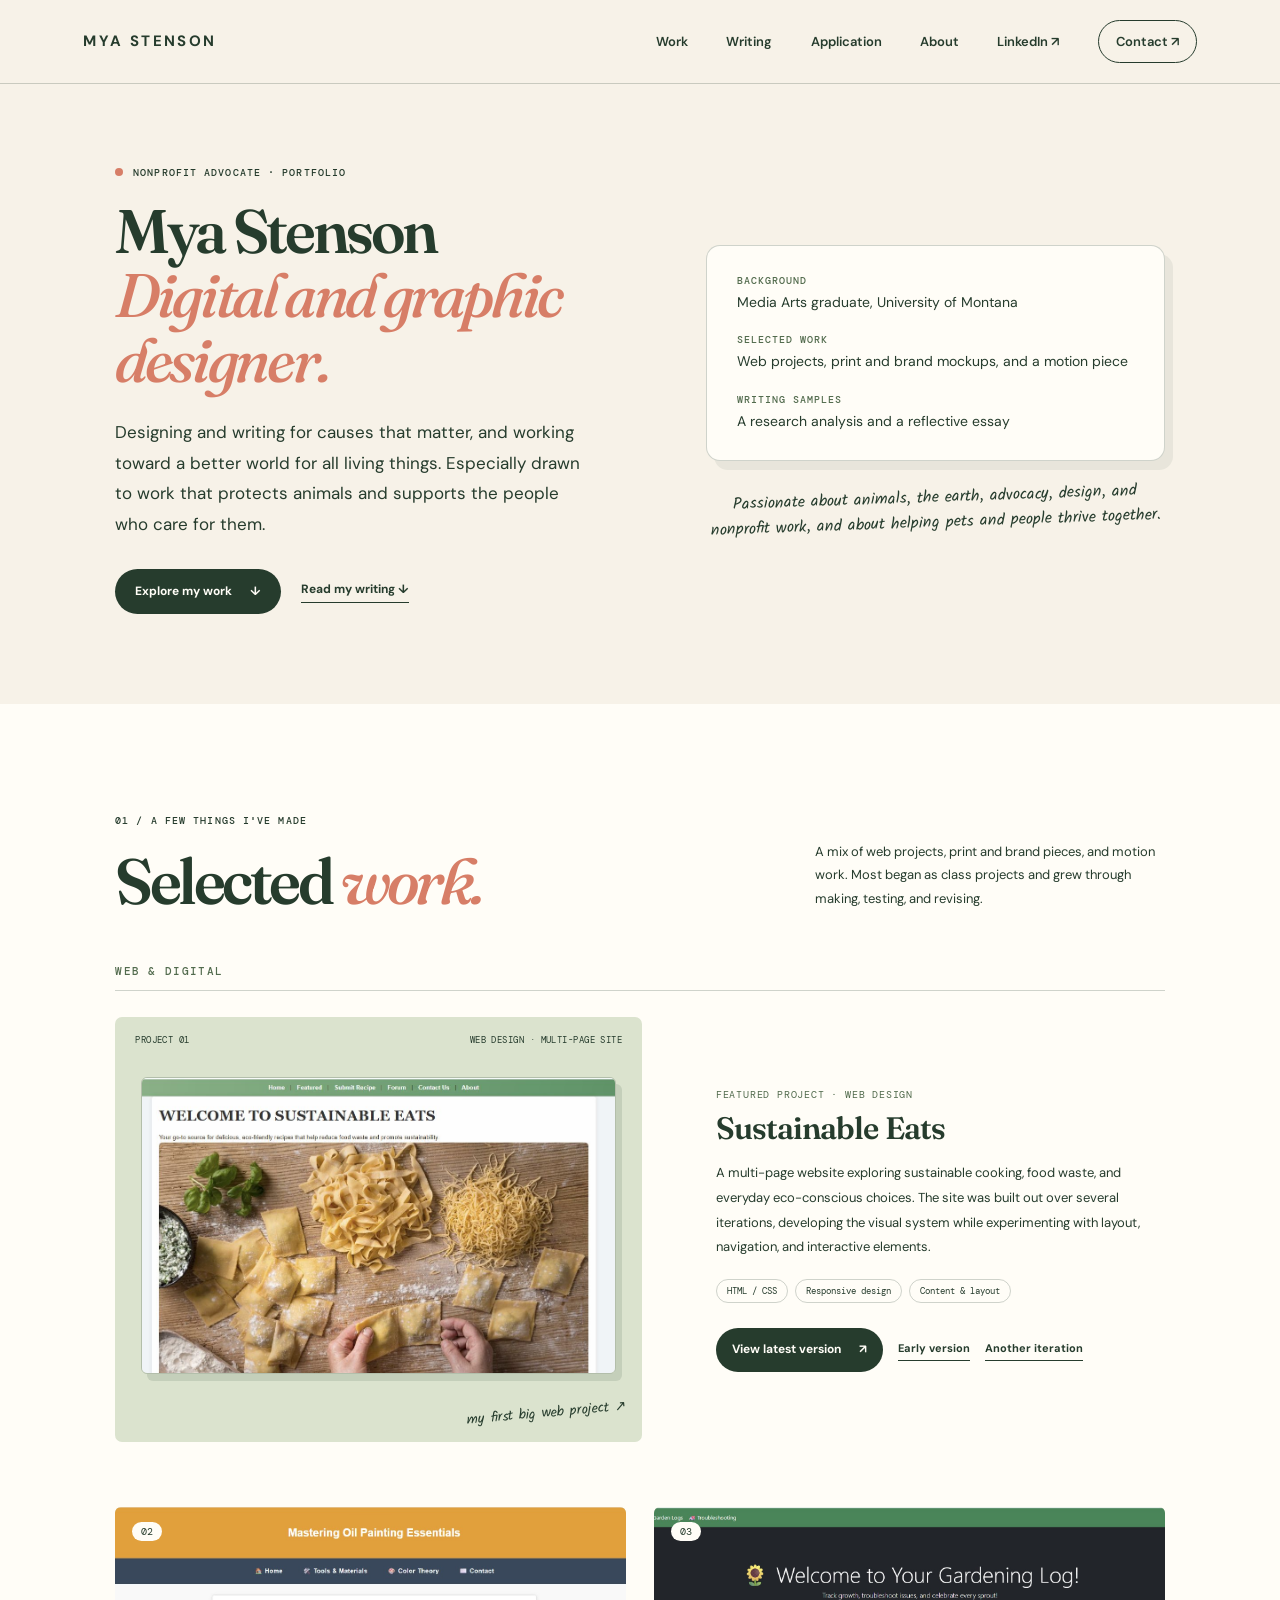
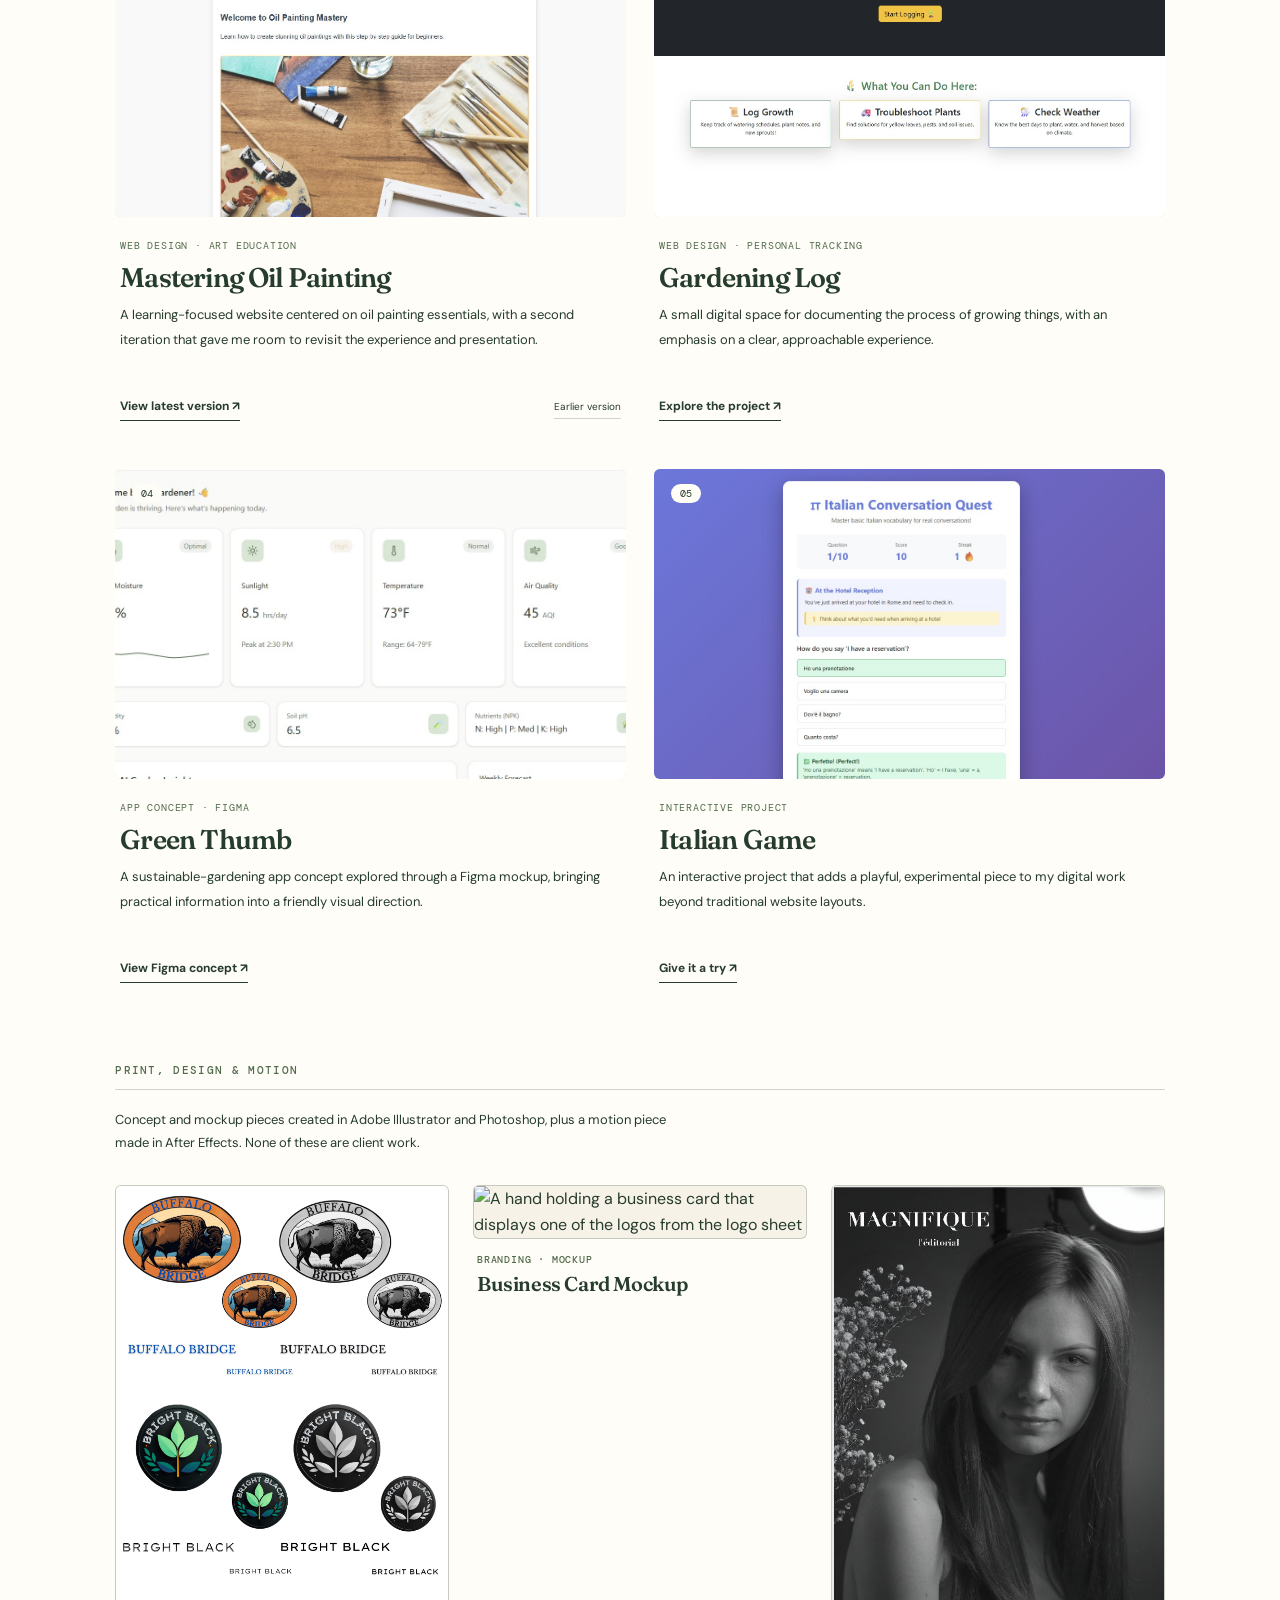
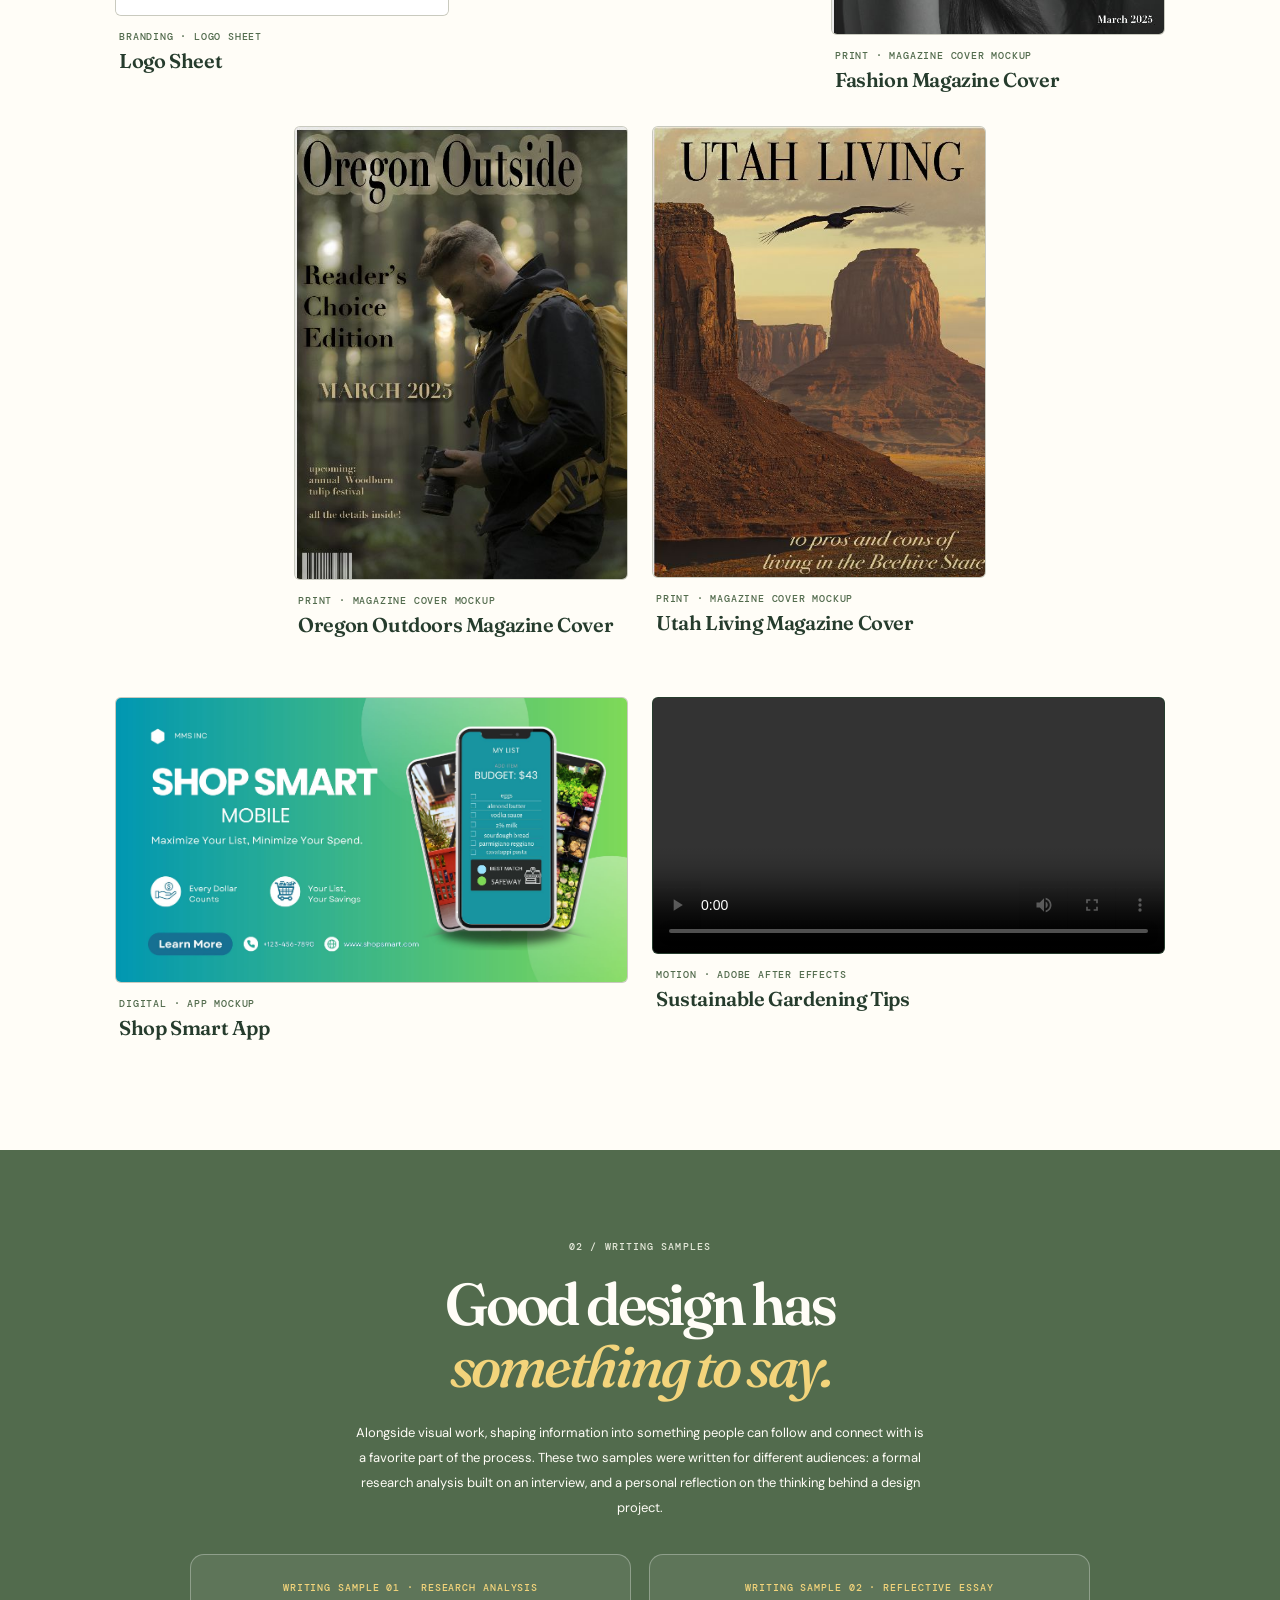
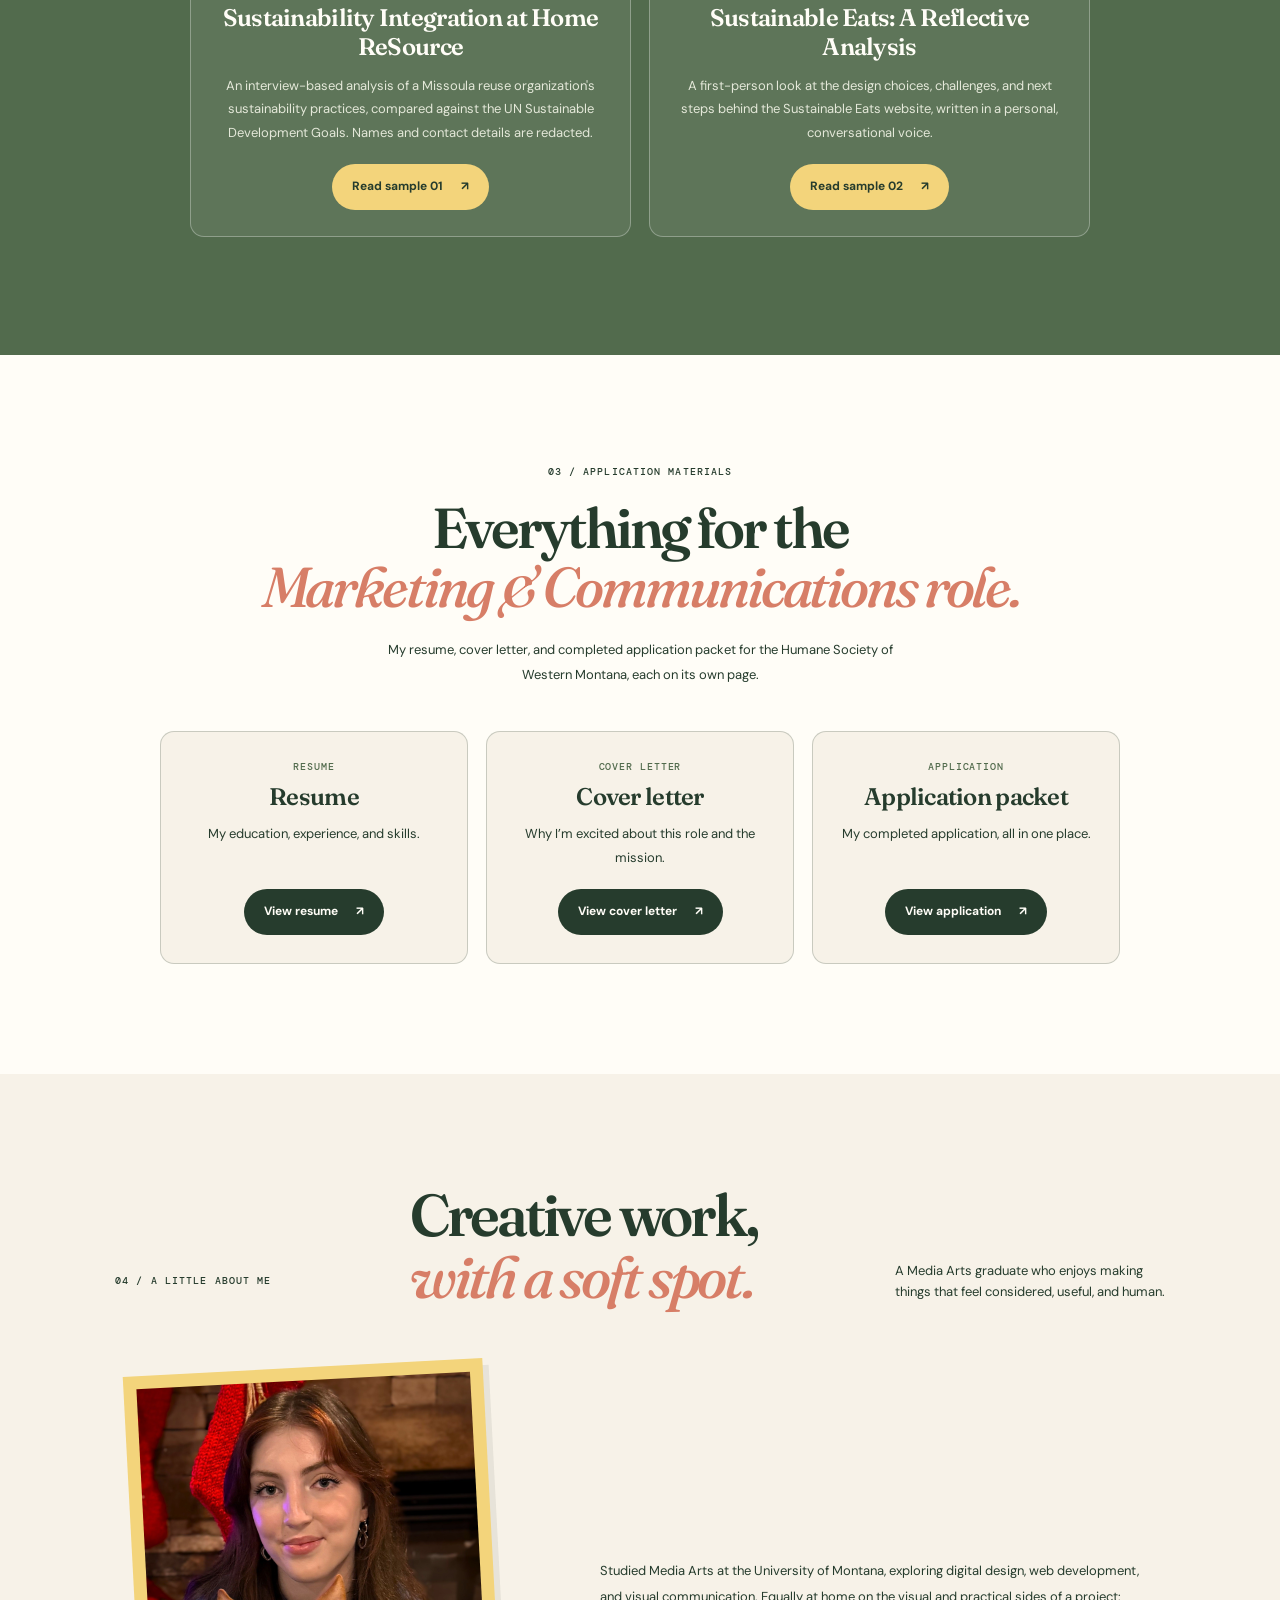
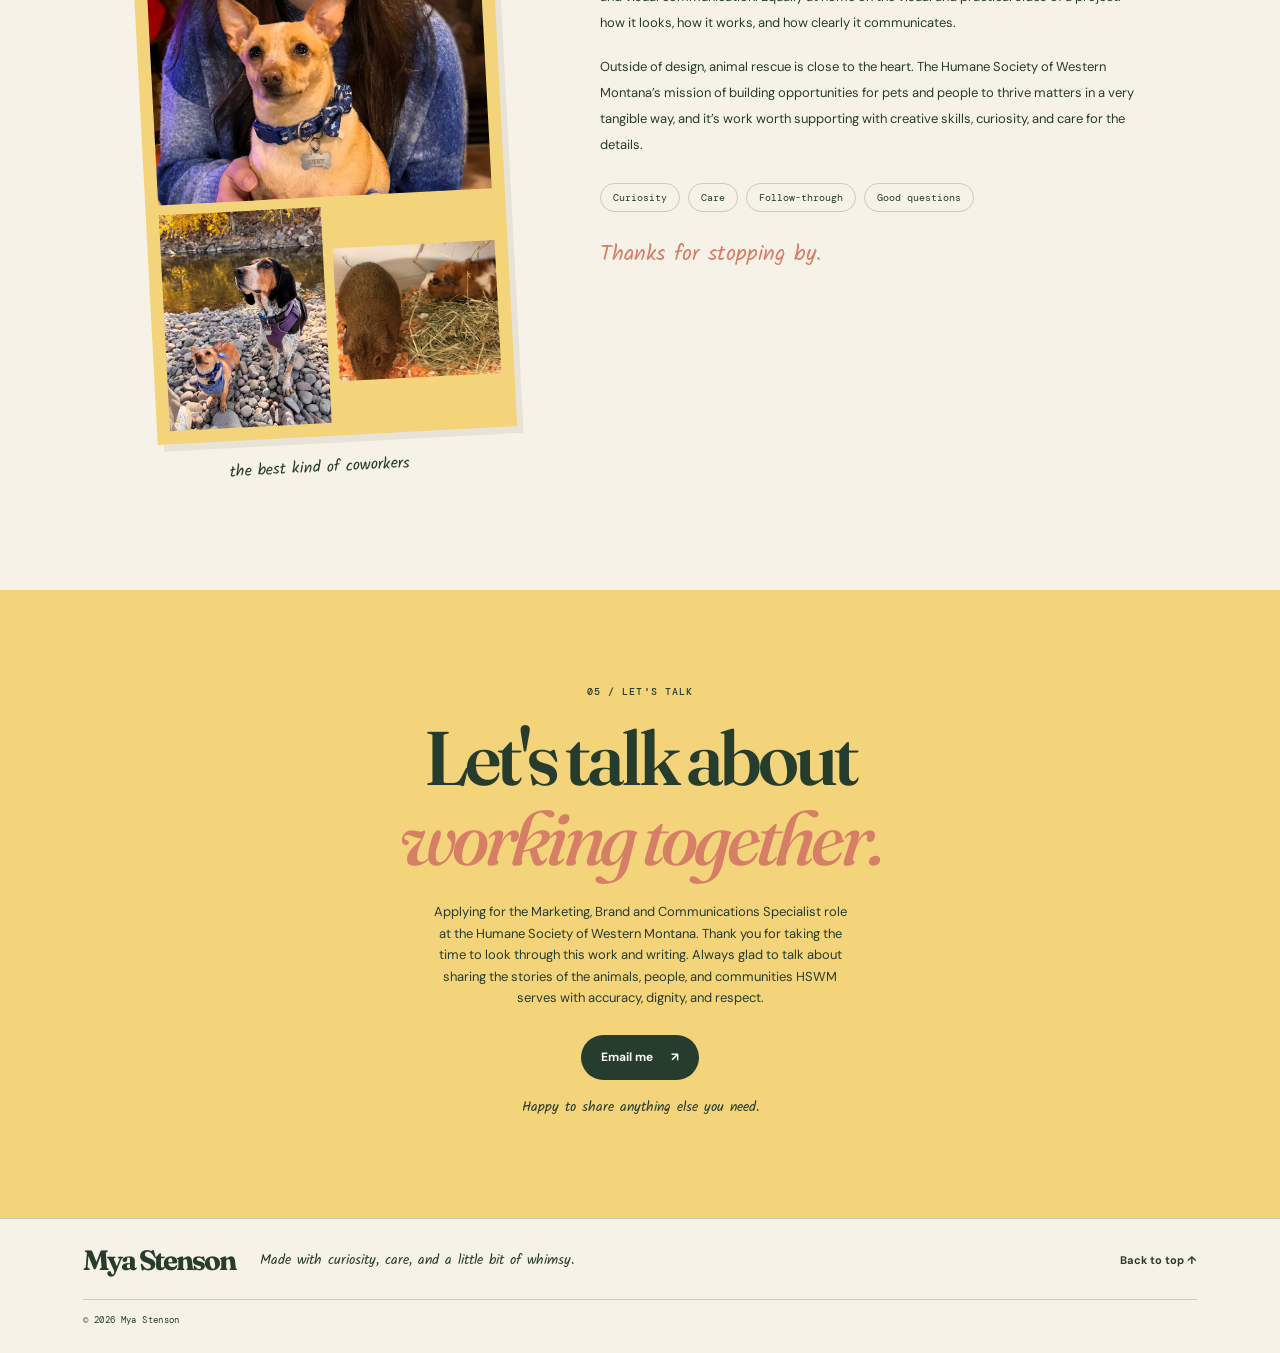
==== commit 1fb9d74a: "commit to update container for landscape media" ====
--- a/index.html
+++ b/index.html
@@ -146,21 +146,22 @@
               </a>
               <div class="design-caption"><span class="design-kicker">Print · Magazine cover mockup</span><h4>Utah Living Magazine Cover</h4></div>
             </li>
-            <li class="design-card">
-              <a class="design-link" href="images/shop-smart-app.jpg" target="_blank" rel="noreferrer" aria-label="Open Shop Smart App full size">
-                <img src="images/shop-smart-app.jpg" alt="A mobile app mockup that helps users find sustainable groceries within their budget at the store where their list costs the least" loading="lazy">
-              </a>
-              <div class="design-caption"><span class="design-kicker">Digital · App mockup</span><h4>Shop Smart App</h4></div>
-            </li>
         </ul>
-
-        <figure class="video-card">
-          <video controls preload="metadata" playsinline aria-label="Sustainable gardening tips motion piece">
-            <source src="media/sustainable-gardening.mp4" type="video/mp4">
-            Your browser can&rsquo;t play this video. <a class="text-link" href="media/sustainable-gardening.mp4" target="_blank" rel="noreferrer">Open the video file</a>.
-          </video>
-          <figcaption class="design-caption"><span class="design-kicker">Motion · Adobe After Effects</span><h4>Sustainable Gardening Tips</h4></figcaption>
-        </figure>
+        <div class="landscape-row">
+          <figure class="landscape-item">
+            <a class="design-link" href="images/shop-smart-app.jpg" target="_blank" rel="noreferrer" aria-label="Open Shop Smart App full size">
+              <img src="images/shop-smart-app.jpg" alt="A mobile app mockup that helps users find sustainable groceries within their budget at the store where their list costs the least" loading="lazy">
+            </a>
+            <figcaption class="design-caption"><span class="design-kicker">Digital &middot; App mockup</span><h4>Shop Smart App</h4></figcaption>
+          </figure>
+          <figure class="landscape-item">
+            <video controls preload="metadata" playsinline aria-label="Sustainable gardening tips motion piece">
+              <source src="media/sustainable-gardening.mp4" type="video/mp4">
+              Your browser can&rsquo;t play this video. <a class="text-link" href="media/sustainable-gardening.mp4" target="_blank" rel="noreferrer">Open the video file</a>.
+            </video>
+            <figcaption class="design-caption"><span class="design-kicker">Motion &middot; Adobe After Effects</span><h4>Sustainable Gardening Tips</h4></figcaption>
+          </figure>
+        </div>
       </section>
 
       <section class="writing-section section-pad" id="writing">
--- a/style.css
+++ b/style.css
@@ -655,20 +655,22 @@
 .work-group-note { font-size:13px; line-height:1.8; max-width:560px; margin:-8px 0 30px; }
 .design-grid {
   list-style:none; margin:0; padding:0;
-  display:grid; grid-template-columns:repeat(3,minmax(0,1fr));
-  gap:34px 24px; align-items:start;
-}
+  display:flex; flex-wrap:wrap; justify-content:center;
+  gap:34px 24px; align-items:flex-start;
+}
+.design-card { width:calc((100% - 48px) / 3); }
 .design-link { display:block; border:1px solid var(--line); border-radius:6px; overflow:hidden; background:var(--paper); transition:transform .25s; }
 .design-link:hover { transform:translateY(-4px); }
 .design-link img { display:block; width:100%; height:auto; }
 .design-caption { padding:14px 4px 0; }
 .design-kicker { display:block; font:500 10px var(--mono); letter-spacing:.08em; text-transform:uppercase; color:var(--green); margin-bottom:6px; }
 .design-caption h4 { font:600 20px/1.2 var(--serif); letter-spacing:-.02em; margin:0; }
-.video-card { margin:60px 0 0; max-width:880px; }
-.video-card video { display:block; width:100%; height:auto; border:1px solid var(--line); border-radius:6px; background:var(--ink); }
+.landscape-row { display:grid; grid-template-columns:repeat(2,minmax(0,1fr)); gap:34px 24px; margin-top:60px; align-items:start; }
+.landscape-item { margin:0; min-width:0; }
+.landscape-item video { display:block; width:100%; height:auto; border:1px solid var(--line); border-radius:6px; background:var(--ink); }
 
-@media(max-width:850px){.materials-list{grid-template-columns:1fr;max-width:420px}.design-grid{grid-template-columns:repeat(2,minmax(0,1fr))}}
-@media(max-width:650px){.design-grid{grid-template-columns:1fr}.doc-viewer{display:none}.doc-mobile-note{display:block}.materials-section h2{font-size:40px}}
+@media(max-width:850px){.materials-list{grid-template-columns:1fr;max-width:420px}.design-card{width:calc((100% - 24px) / 2)}.landscape-row{grid-template-columns:1fr}}
+@media(max-width:650px){.design-card{width:100%}.doc-viewer{display:none}.doc-mobile-note{display:block}.materials-section h2{font-size:40px}}
 
 @media(max-width:750px){.sample-list{grid-template-columns:1fr}}
 @media(max-width:900px) {
